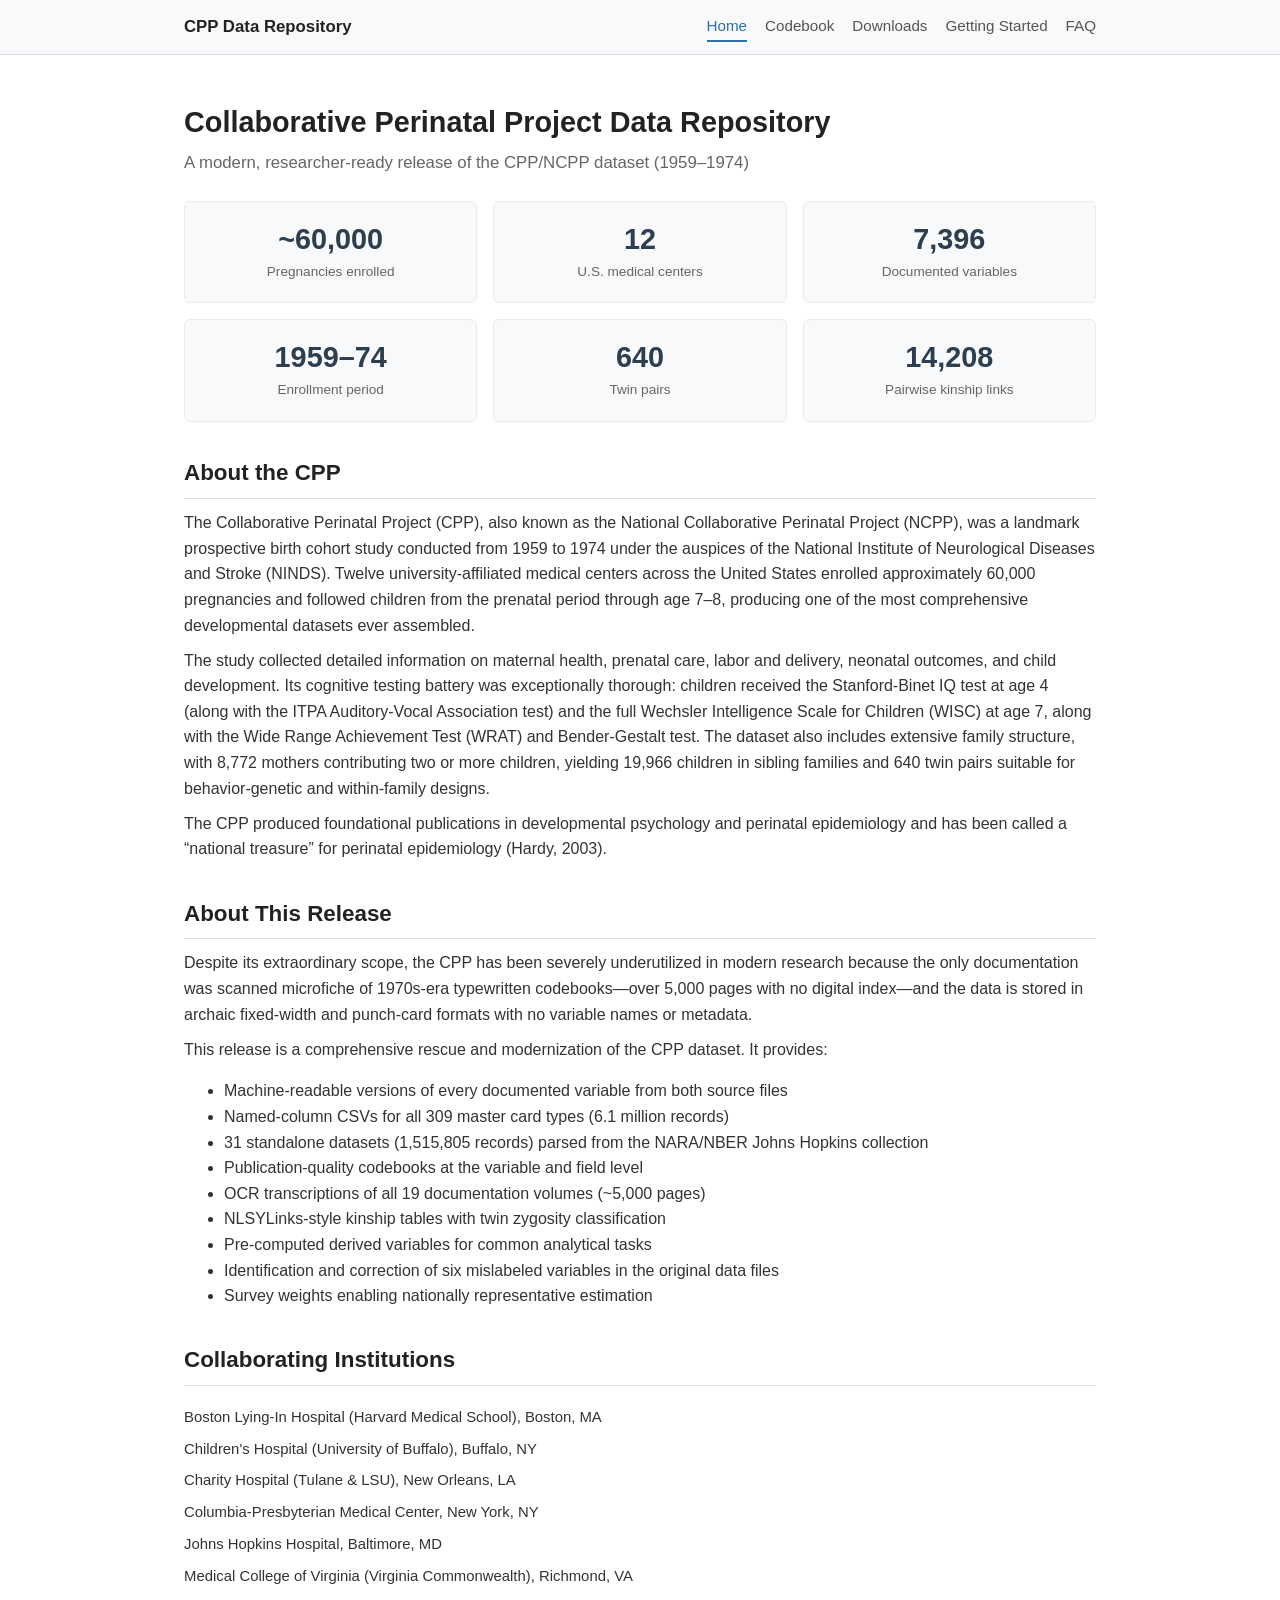
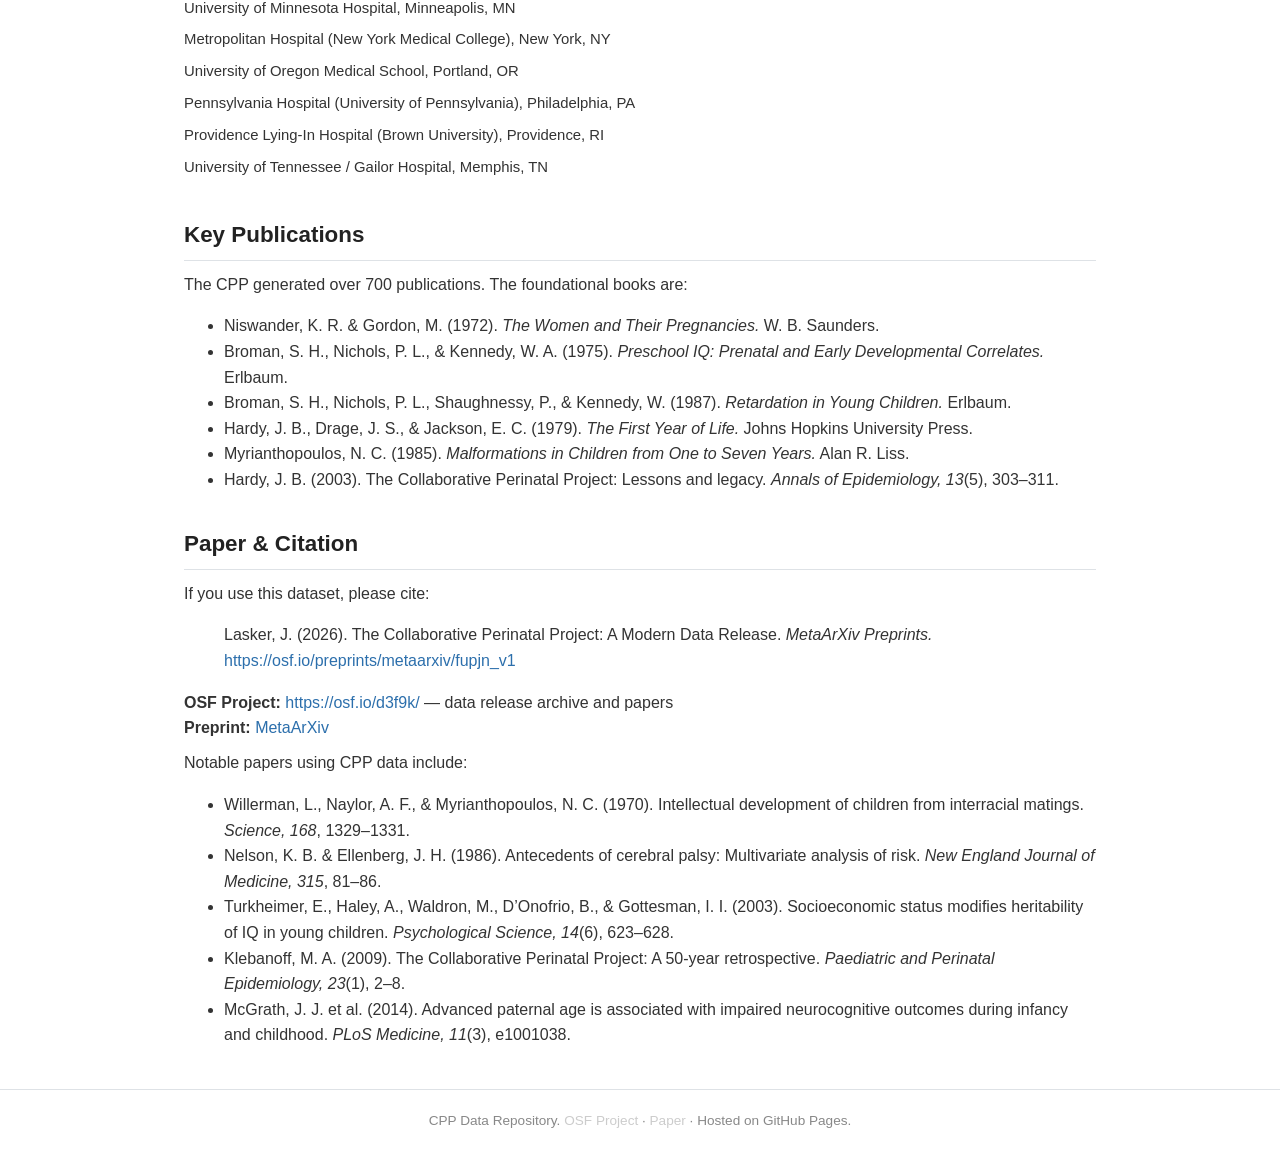
==== index.html @ 317e1c52 "Add OSF project and preprint links to all pages - Citation section with MetaArXiv preprint link on i" ====
<!DOCTYPE html>
<html lang="en">
<head>
  <meta charset="UTF-8">
  <meta name="viewport" content="width=device-width, initial-scale=1.0">
  <title>CPP Data Repository</title>
  <link rel="stylesheet" href="css/style.css">
</head>
<body>

<nav>
  <div class="container nav-inner">
    <a href="index.html" class="nav-brand">CPP Data Repository</a>
    <div class="nav-links">
      <a href="index.html" class="active">Home</a>
      <a href="codebook.html">Codebook</a>
      <a href="downloads.html">Downloads</a>
      <a href="getting-started.html">Getting Started</a>
      <a href="faq.html">FAQ</a>
    </div>
  </div>
</nav>

<div class="container">

  <div class="page-header">
    <h1>Collaborative Perinatal Project Data Repository</h1>
    <p class="subtitle">A modern, researcher-ready release of the CPP/NCPP dataset (1959&ndash;1974)</p>
  </div>

  <div class="stat-grid">
    <div class="stat-box">
      <div class="stat-number">~60,000</div>
      <div class="stat-label">Pregnancies enrolled</div>
    </div>
    <div class="stat-box">
      <div class="stat-number">12</div>
      <div class="stat-label">U.S. medical centers</div>
    </div>
    <div class="stat-box">
      <div class="stat-number">7,396</div>
      <div class="stat-label">Documented variables</div>
    </div>
    <div class="stat-box">
      <div class="stat-number">1959&ndash;74</div>
      <div class="stat-label">Enrollment period</div>
    </div>
    <div class="stat-box">
      <div class="stat-number">640</div>
      <div class="stat-label">Twin pairs</div>
    </div>
    <div class="stat-box">
      <div class="stat-number">14,208</div>
      <div class="stat-label">Pairwise kinship links</div>
    </div>
  </div>

  <h2>About the CPP</h2>

  <p>The Collaborative Perinatal Project (CPP), also known as the National Collaborative Perinatal Project (NCPP), was a landmark prospective birth cohort study conducted from 1959 to 1974 under the auspices of the National Institute of Neurological Diseases and Stroke (NINDS). Twelve university-affiliated medical centers across the United States enrolled approximately 60,000 pregnancies and followed children from the prenatal period through age 7&ndash;8, producing one of the most comprehensive developmental datasets ever assembled.</p>

  <p>The study collected detailed information on maternal health, prenatal care, labor and delivery, neonatal outcomes, and child development. Its cognitive testing battery was exceptionally thorough: children received the Stanford-Binet IQ test at age 4 (along with the ITPA Auditory-Vocal Association test) and the full Wechsler Intelligence Scale for Children (WISC) at age 7, along with the Wide Range Achievement Test (WRAT) and Bender-Gestalt test. The dataset also includes extensive family structure, with 8,772 mothers contributing two or more children, yielding 19,966 children in sibling families and 640 twin pairs suitable for behavior-genetic and within-family designs.</p>

  <p>The CPP produced foundational publications in developmental psychology and perinatal epidemiology and has been called a &ldquo;national treasure&rdquo; for perinatal epidemiology (Hardy, 2003).</p>

  <h2>About This Release</h2>

  <p>Despite its extraordinary scope, the CPP has been severely underutilized in modern research because the only documentation was scanned microfiche of 1970s-era typewritten codebooks&mdash;over 5,000 pages with no digital index&mdash;and the data is stored in archaic fixed-width and punch-card formats with no variable names or metadata.</p>

  <p>This release is a comprehensive rescue and modernization of the CPP dataset. It provides:</p>
  <ul>
    <li>Machine-readable versions of every documented variable from both source files</li>
    <li>Named-column CSVs for all 309 master card types (6.1 million records)</li>
    <li>31 standalone datasets (1,515,805 records) parsed from the NARA/NBER Johns Hopkins collection</li>
    <li>Publication-quality codebooks at the variable and field level</li>
    <li>OCR transcriptions of all 19 documentation volumes (~5,000 pages)</li>
    <li>NLSYLinks-style kinship tables with twin zygosity classification</li>
    <li>Pre-computed derived variables for common analytical tasks</li>
    <li>Identification and correction of six mislabeled variables in the original data files</li>
    <li>Survey weights enabling nationally representative estimation</li>
  </ul>

  <h2>Collaborating Institutions</h2>

  <ul class="institution-list">
    <li>Boston Lying-In Hospital (Harvard Medical School), Boston, MA</li>
    <li>Children's Hospital (University of Buffalo), Buffalo, NY</li>
    <li>Charity Hospital (Tulane &amp; LSU), New Orleans, LA</li>
    <li>Columbia-Presbyterian Medical Center, New York, NY</li>
    <li>Johns Hopkins Hospital, Baltimore, MD</li>
    <li>Medical College of Virginia (Virginia Commonwealth), Richmond, VA</li>
    <li>University of Minnesota Hospital, Minneapolis, MN</li>
    <li>Metropolitan Hospital (New York Medical College), New York, NY</li>
    <li>University of Oregon Medical School, Portland, OR</li>
    <li>Pennsylvania Hospital (University of Pennsylvania), Philadelphia, PA</li>
    <li>Providence Lying-In Hospital (Brown University), Providence, RI</li>
    <li>University of Tennessee / Gailor Hospital, Memphis, TN</li>
  </ul>

  <h2>Key Publications</h2>

  <p>The CPP generated over 700 publications. The foundational books are:</p>
  <ul>
    <li>Niswander, K. R. &amp; Gordon, M. (1972). <em>The Women and Their Pregnancies.</em> W. B. Saunders.</li>
    <li>Broman, S. H., Nichols, P. L., &amp; Kennedy, W. A. (1975). <em>Preschool IQ: Prenatal and Early Developmental Correlates.</em> Erlbaum.</li>
    <li>Broman, S. H., Nichols, P. L., Shaughnessy, P., &amp; Kennedy, W. (1987). <em>Retardation in Young Children.</em> Erlbaum.</li>
    <li>Hardy, J. B., Drage, J. S., &amp; Jackson, E. C. (1979). <em>The First Year of Life.</em> Johns Hopkins University Press.</li>
    <li>Myrianthopoulos, N. C. (1985). <em>Malformations in Children from One to Seven Years.</em> Alan R. Liss.</li>
    <li>Hardy, J. B. (2003). The Collaborative Perinatal Project: Lessons and legacy. <em>Annals of Epidemiology, 13</em>(5), 303&ndash;311.</li>
  </ul>

  <h2>Paper &amp; Citation</h2>

  <p>If you use this dataset, please cite:</p>
  <blockquote>
    Lasker, J. (2026). The Collaborative Perinatal Project: A Modern Data Release. <em>MetaArXiv Preprints.</em>
    <a href="https://osf.io/preprints/metaarxiv/fupjn_v1">https://osf.io/preprints/metaarxiv/fupjn_v1</a>
  </blockquote>

  <p>
    <strong>OSF Project:</strong> <a href="https://osf.io/d3f9k/">https://osf.io/d3f9k/</a> &mdash; data release archive and papers<br>
    <strong>Preprint:</strong> <a href="https://osf.io/preprints/metaarxiv/fupjn_v1">MetaArXiv</a>
  </p>

  <p>Notable papers using CPP data include:</p>
  <ul>
    <li>Willerman, L., Naylor, A. F., &amp; Myrianthopoulos, N. C. (1970). Intellectual development of children from interracial matings. <em>Science, 168</em>, 1329&ndash;1331.</li>
    <li>Nelson, K. B. &amp; Ellenberg, J. H. (1986). Antecedents of cerebral palsy: Multivariate analysis of risk. <em>New England Journal of Medicine, 315</em>, 81&ndash;86.</li>
    <li>Turkheimer, E., Haley, A., Waldron, M., D&rsquo;Onofrio, B., &amp; Gottesman, I. I. (2003). Socioeconomic status modifies heritability of IQ in young children. <em>Psychological Science, 14</em>(6), 623&ndash;628.</li>
    <li>Klebanoff, M. A. (2009). The Collaborative Perinatal Project: A 50-year retrospective. <em>Paediatric and Perinatal Epidemiology, 23</em>(1), 2&ndash;8.</li>
    <li>McGrath, J. J. et al. (2014). Advanced paternal age is associated with impaired neurocognitive outcomes during infancy and childhood. <em>PLoS Medicine, 11</em>(3), e1001038.</li>
  </ul>

</div>

<footer>
  <div class="container">
    CPP Data Repository. <a href="https://osf.io/d3f9k/" style="color:#ccc;">OSF Project</a> &middot; <a href="https://osf.io/preprints/metaarxiv/fupjn_v1" style="color:#ccc;">Paper</a> &middot; Hosted on GitHub Pages.
  </div>
</footer>

</body>
</html>
---- css/style.css ----
/* =============================================================
   CPP Data Repository — Stylesheet
   ============================================================= */

/* --- Reset & Base --- */
*, *::before, *::after { box-sizing: border-box; }
body {
  margin: 0;
  font-family: -apple-system, BlinkMacSystemFont, "Segoe UI", Roboto, "Helvetica Neue", Arial, sans-serif;
  font-size: 16px;
  line-height: 1.6;
  color: #333;
  background: #fff;
}
a { color: #2C6FAC; text-decoration: none; }
a:hover { color: #1a4f7a; text-decoration: underline; }
h1, h2, h3, h4 { color: #222; margin-top: 1.5em; margin-bottom: 0.5em; }
h1 { font-size: 1.8em; }
h2 { font-size: 1.4em; border-bottom: 1px solid #dee2e6; padding-bottom: 0.3em; }
h3 { font-size: 1.15em; }
p { margin: 0.6em 0; }
img { max-width: 100%; }

/* --- Layout --- */
.container {
  max-width: 960px;
  margin: 0 auto;
  padding: 0 24px;
}

/* --- Navigation --- */
nav {
  background: #f8f9fa;
  border-bottom: 1px solid #dee2e6;
  padding: 12px 0;
  position: sticky;
  top: 0;
  z-index: 100;
}
.nav-inner {
  display: flex;
  align-items: center;
  justify-content: space-between;
  flex-wrap: wrap;
  gap: 8px;
}
.nav-brand {
  font-weight: 700;
  font-size: 1.05em;
  color: #222;
  text-decoration: none;
}
.nav-brand:hover { color: #222; text-decoration: none; }
.nav-links { display: flex; gap: 18px; flex-wrap: wrap; }
.nav-links a {
  font-size: 0.95em;
  color: #555;
  padding: 2px 0;
  border-bottom: 2px solid transparent;
}
.nav-links a:hover { color: #2C6FAC; text-decoration: none; }
.nav-links a.active {
  color: #2C6FAC;
  border-bottom-color: #2C6FAC;
}

/* --- Page Header --- */
.page-header {
  margin: 2em 0 1.5em;
}
.page-header h1 { margin-bottom: 0.2em; }
.page-header .subtitle {
  color: #666;
  font-size: 1.05em;
  margin-top: 0;
}

/* --- Stat Boxes (Home) --- */
.stat-grid {
  display: grid;
  grid-template-columns: repeat(3, 1fr);
  gap: 16px;
  margin: 1.5em 0;
}
.stat-box {
  background: #f8f9fa;
  border-radius: 6px;
  padding: 20px 16px;
  text-align: center;
  border: 1px solid #e9ecef;
}
.stat-number {
  font-size: 1.8em;
  font-weight: 700;
  color: #2C3E50;
  line-height: 1.2;
}
.stat-label {
  font-size: 0.85em;
  color: #666;
  margin-top: 4px;
}

/* --- Institutions List --- */
.institution-list {
  list-style: none;
  padding: 0;
}
.institution-list li {
  padding: 4px 0;
  font-size: 0.93em;
  white-space: nowrap;
}
.institution-list .site-code {
  display: inline-block;
  width: 28px;
  font-weight: 600;
  color: #888;
  font-size: 0.85em;
}

/* --- Tables --- */
table.info-table {
  width: 100%;
  border-collapse: collapse;
  margin: 1em 0;
  font-size: 0.93em;
}
table.info-table th {
  background: #f8f9fa;
  text-align: left;
  padding: 8px 12px;
  border-bottom: 2px solid #dee2e6;
  font-weight: 600;
}
table.info-table td {
  padding: 8px 12px;
  border-bottom: 1px solid #e9ecef;
  vertical-align: top;
}
table.info-table tr:hover { background: #f8f9fa; }
table.info-table code {
  font-size: 0.9em;
  background: #e9ecef;
  padding: 1px 5px;
  border-radius: 3px;
}
tr.recommended td { background: #f0f8f0; }
tr.recommended td:first-child { border-left: 3px solid #4CAF50; }

/* --- Download Buttons --- */
.btn-download {
  display: inline-block;
  padding: 4px 12px;
  font-size: 0.82em;
  background: #2C6FAC;
  color: #fff;
  border-radius: 4px;
  text-decoration: none;
  white-space: nowrap;
}
.btn-download:hover { background: #1a4f7a; color: #fff; text-decoration: none; }

/* --- Code Blocks --- */
pre {
  background: #f6f8fa;
  border: 1px solid #e1e4e8;
  border-radius: 6px;
  padding: 14px 18px;
  overflow-x: auto;
  font-size: 0.88em;
  line-height: 1.5;
}
code {
  font-family: "SFMono-Regular", Consolas, "Liberation Mono", Menlo, monospace;
}
p code, li code {
  background: #f0f2f5;
  padding: 1px 5px;
  border-radius: 3px;
  font-size: 0.9em;
}
.code-label {
  display: inline-block;
  background: #2C3E50;
  color: #fff;
  font-size: 0.75em;
  font-weight: 600;
  padding: 2px 8px;
  border-radius: 4px 4px 0 0;
  margin-bottom: -1px;
  position: relative;
  top: 1px;
}

/* --- Type Badges (Codebook) --- */
.badge {
  display: inline-block;
  padding: 2px 8px;
  border-radius: 10px;
  font-size: 0.78em;
  font-weight: 600;
  text-transform: lowercase;
  white-space: nowrap;
}
.badge-continuous  { background: #e8f5e9; color: #2e7d32; }
.badge-categorical { background: #e3f2fd; color: #1565c0; }
.badge-binary      { background: #fff3e0; color: #e65100; }
.badge-ordinal     { background: #f3e5f5; color: #7b1fa2; }
.badge-string      { background: #eceff1; color: #455a64; }
.badge-blank       { background: #f5f5f5; color: #9e9e9e; }
.badge-id          { background: #efebe9; color: #5d4037; }

/* --- Codebook Filters --- */
.filter-bar {
  display: flex;
  gap: 12px;
  margin-bottom: 16px;
  flex-wrap: wrap;
  align-items: center;
}
.filter-bar label {
  font-size: 0.88em;
  font-weight: 600;
  color: #555;
}
.filter-bar select {
  padding: 6px 10px;
  border: 1px solid #ccc;
  border-radius: 4px;
  font-size: 0.9em;
  background: #fff;
}
.filter-bar .filter-group {
  display: flex;
  align-items: center;
  gap: 6px;
}

/* --- Codebook Child Row --- */
.child-row {
  padding: 12px 16px;
  background: #fafbfc;
  border-left: 3px solid #2C6FAC;
}
.child-row dt {
  font-weight: 600;
  color: #555;
  font-size: 0.85em;
  margin-top: 8px;
}
.child-row dt:first-child { margin-top: 0; }
.child-row dd {
  margin-left: 0;
  font-size: 0.9em;
  white-space: pre-wrap;
  word-break: break-word;
}

/* --- FAQ --- */
.faq-item { margin-bottom: 2em; }
.faq-item h3 {
  color: #2C3E50;
  margin-bottom: 0.3em;
}

/* --- Footer --- */
footer {
  margin-top: 3em;
  padding: 1.5em 0;
  border-top: 1px solid #dee2e6;
  text-align: center;
  font-size: 0.85em;
  color: #888;
}

/* --- DataTables Overrides --- */
.dataTables_wrapper .dataTables_length select {
  padding: 4px 8px;
}
.dataTables_wrapper .dataTables_filter input {
  padding: 5px 10px;
  border: 1px solid #ccc;
  border-radius: 4px;
}
table.dataTable {
  font-size: 0.9em;
}
table.dataTable thead th {
  background: #f8f9fa;
  border-bottom: 2px solid #dee2e6;
  font-weight: 600;
  font-size: 0.88em;
}
table.dataTable tbody td {
  padding: 6px 10px;
  vertical-align: top;
}
table.dataTable tbody tr:hover {
  background: #f0f4f8 !important;
  cursor: pointer;
}
td.font-mono {
  font-family: "SFMono-Regular", Consolas, "Liberation Mono", Menlo, monospace;
  font-size: 0.88em;
}
td.truncated {
  max-width: 300px;
  overflow: hidden;
  text-overflow: ellipsis;
  white-space: nowrap;
}

/* --- Section Divider --- */
.tier-section {
  margin-top: 2em;
}
.tier-section h3 {
  background: #f8f9fa;
  padding: 8px 12px;
  border-radius: 4px;
  border-left: 4px solid #2C6FAC;
}

/* --- Responsive --- */
@media (max-width: 768px) {
  .stat-grid { grid-template-columns: repeat(2, 1fr); }
  .institution-list { columns: 1; }
  .nav-inner { flex-direction: column; align-items: flex-start; }
  .nav-links { gap: 12px; }
  h1 { font-size: 1.4em; }
  .filter-bar { flex-direction: column; }
  td.truncated { max-width: 150px; }
}
@media (max-width: 480px) {
  .stat-grid { grid-template-columns: 1fr; }
  .container { padding: 0 16px; }
}
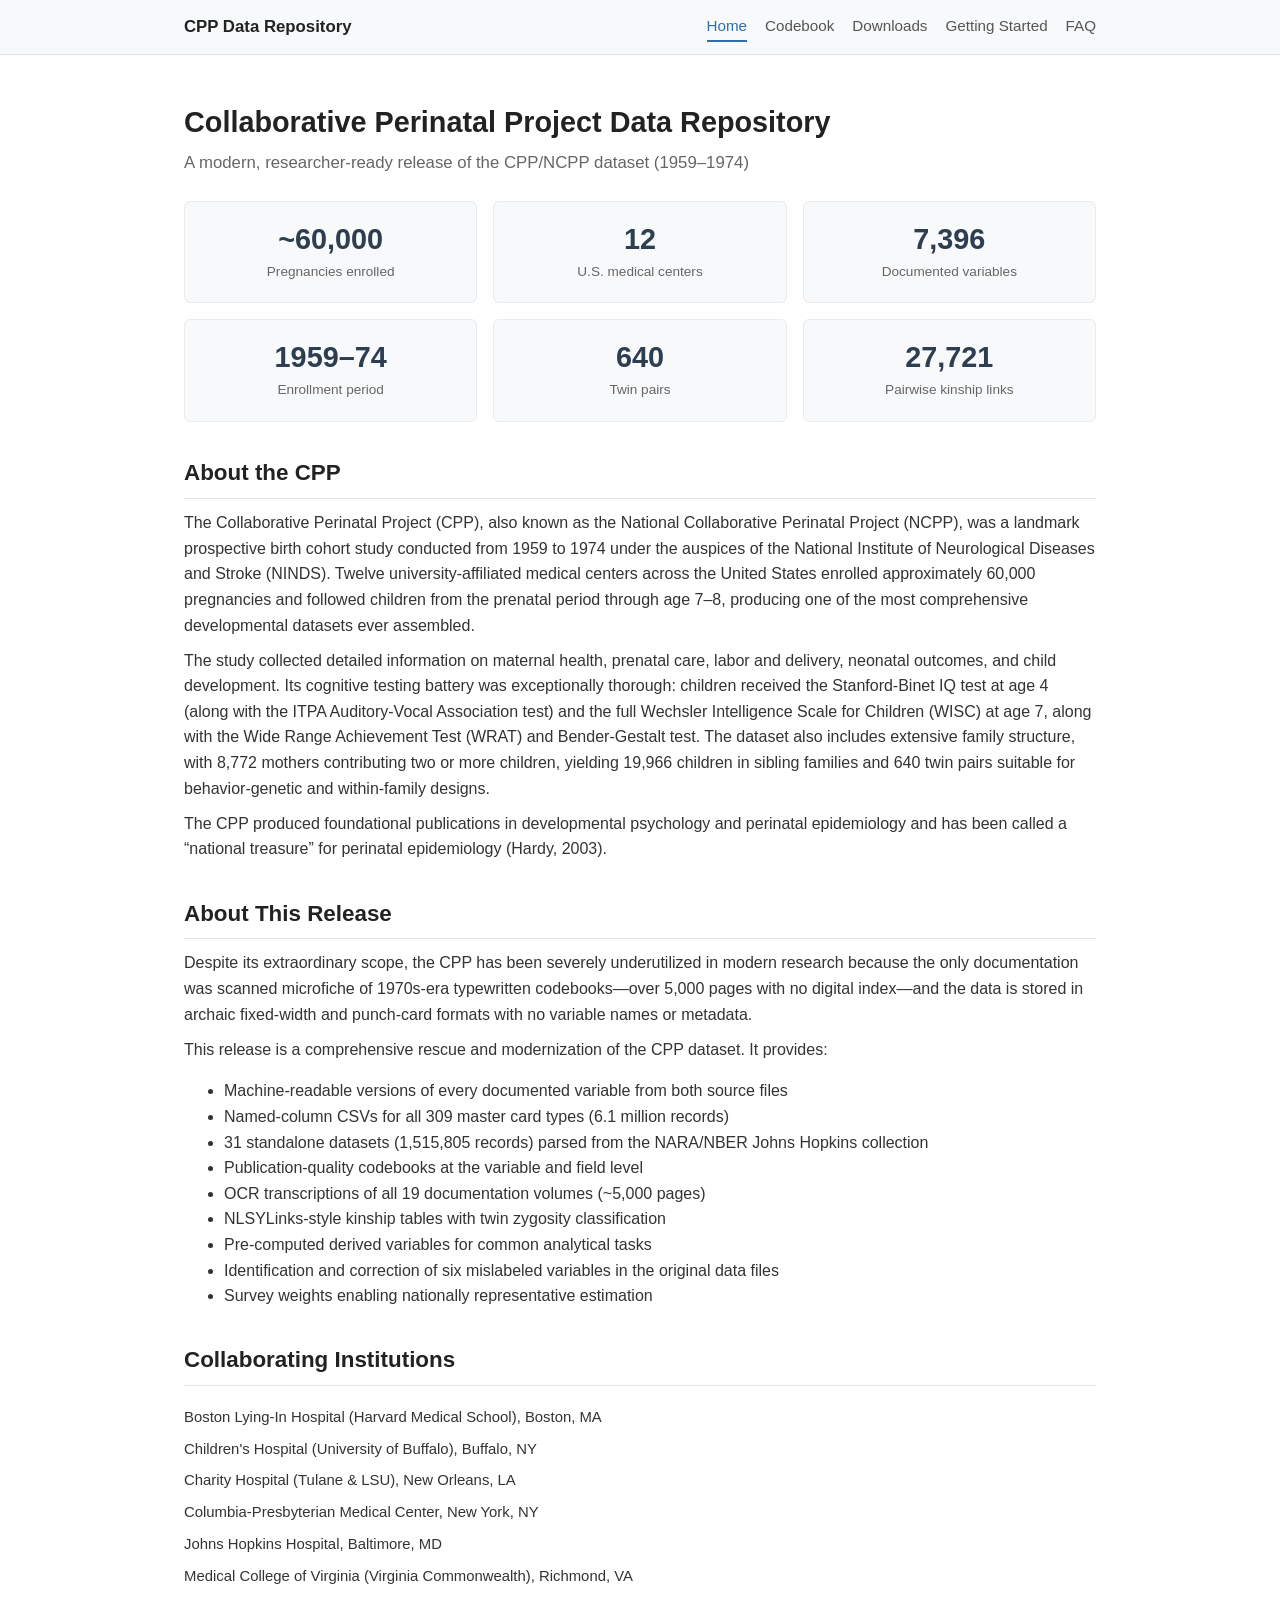
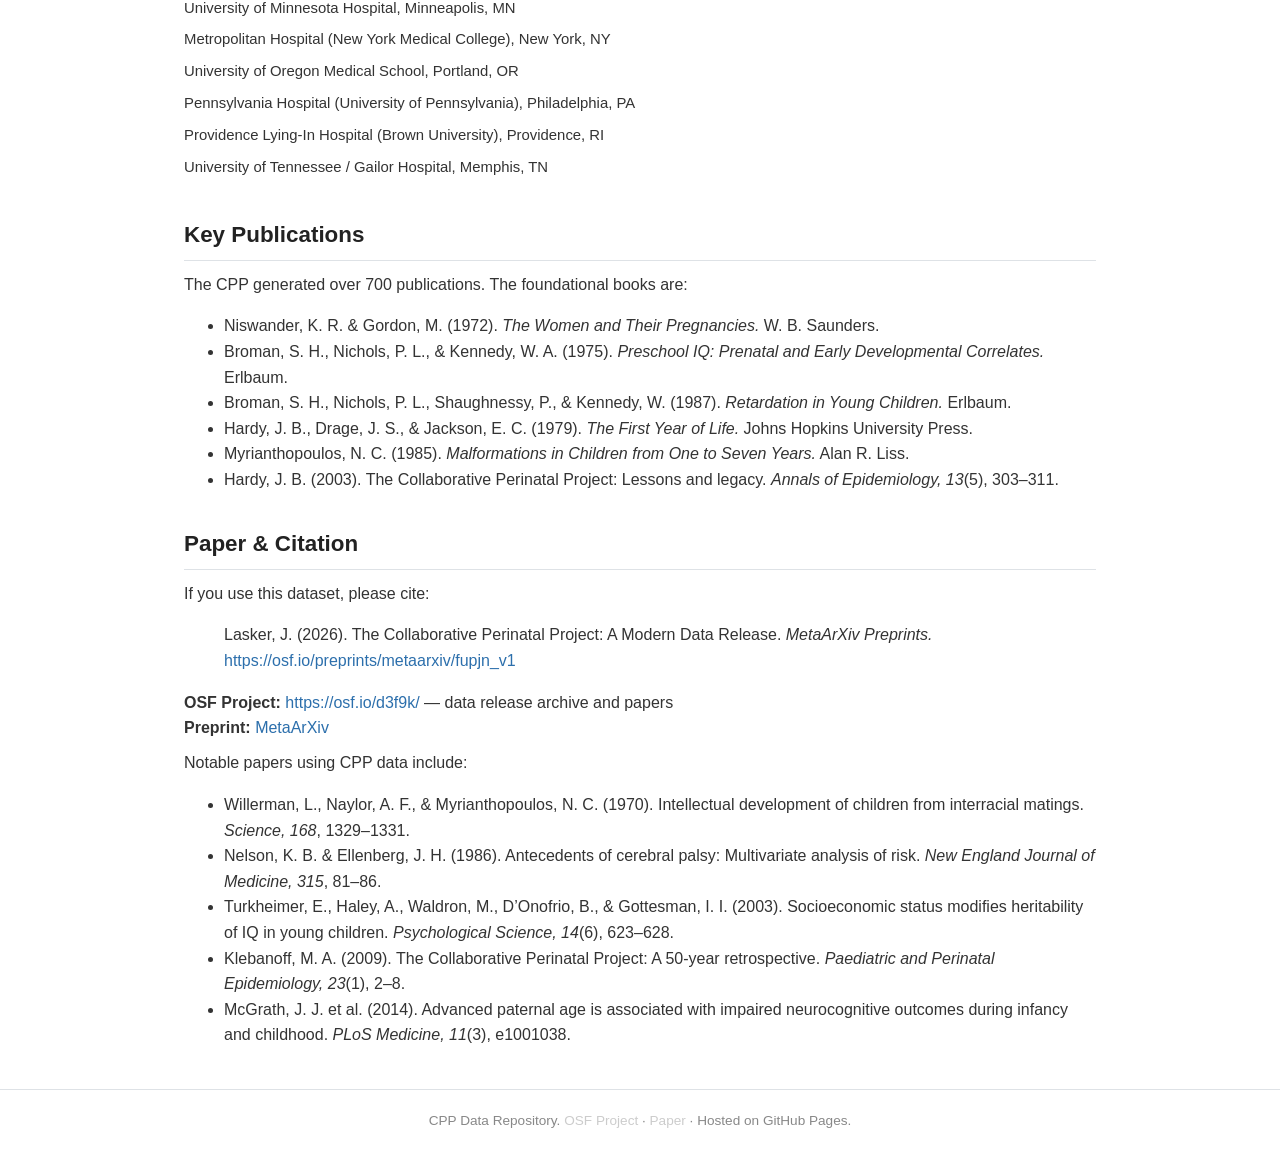
==== commit a0452827: "Update kinship link count to 27,721 on home page" ====
--- a/index.html
+++ b/index.html
@@ -50,7 +50,7 @@
       <div class="stat-label">Twin pairs</div>
     </div>
     <div class="stat-box">
-      <div class="stat-number">14,208</div>
+      <div class="stat-number">27,721</div>
       <div class="stat-label">Pairwise kinship links</div>
     </div>
   </div>
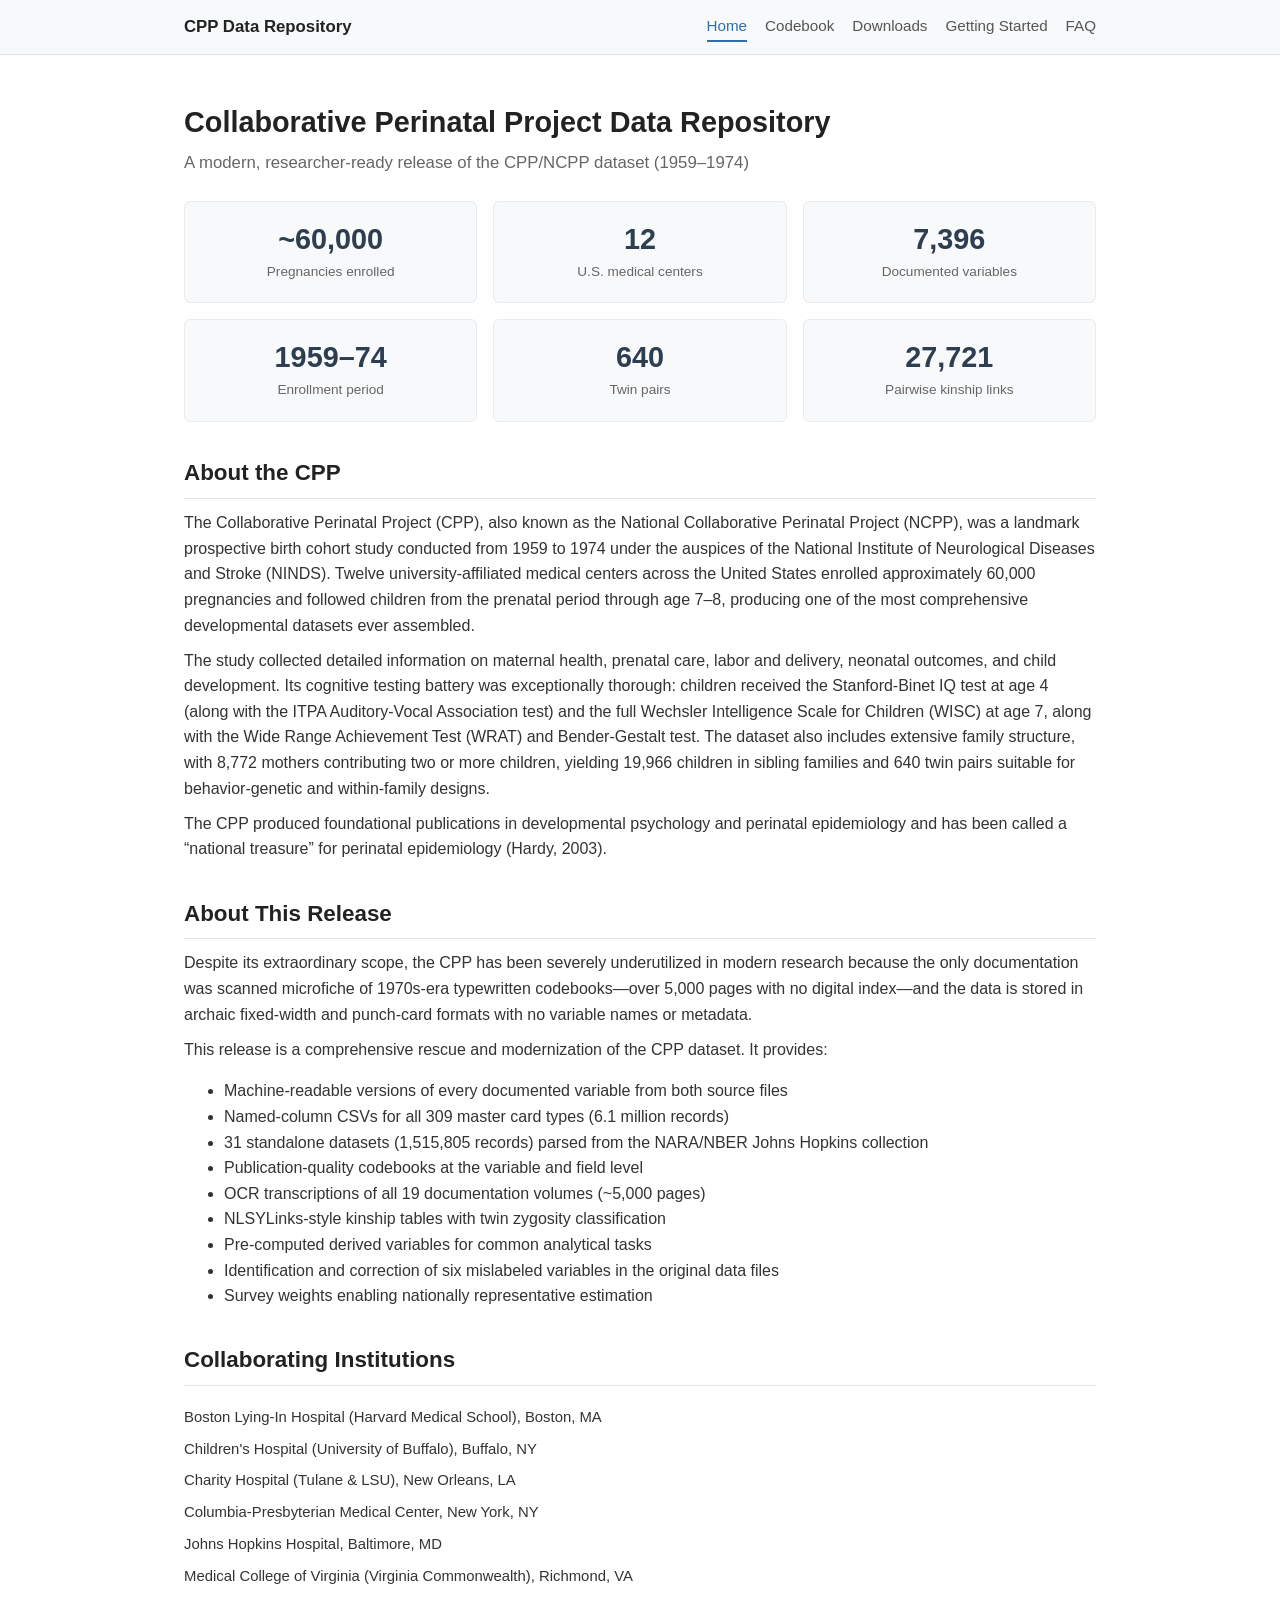
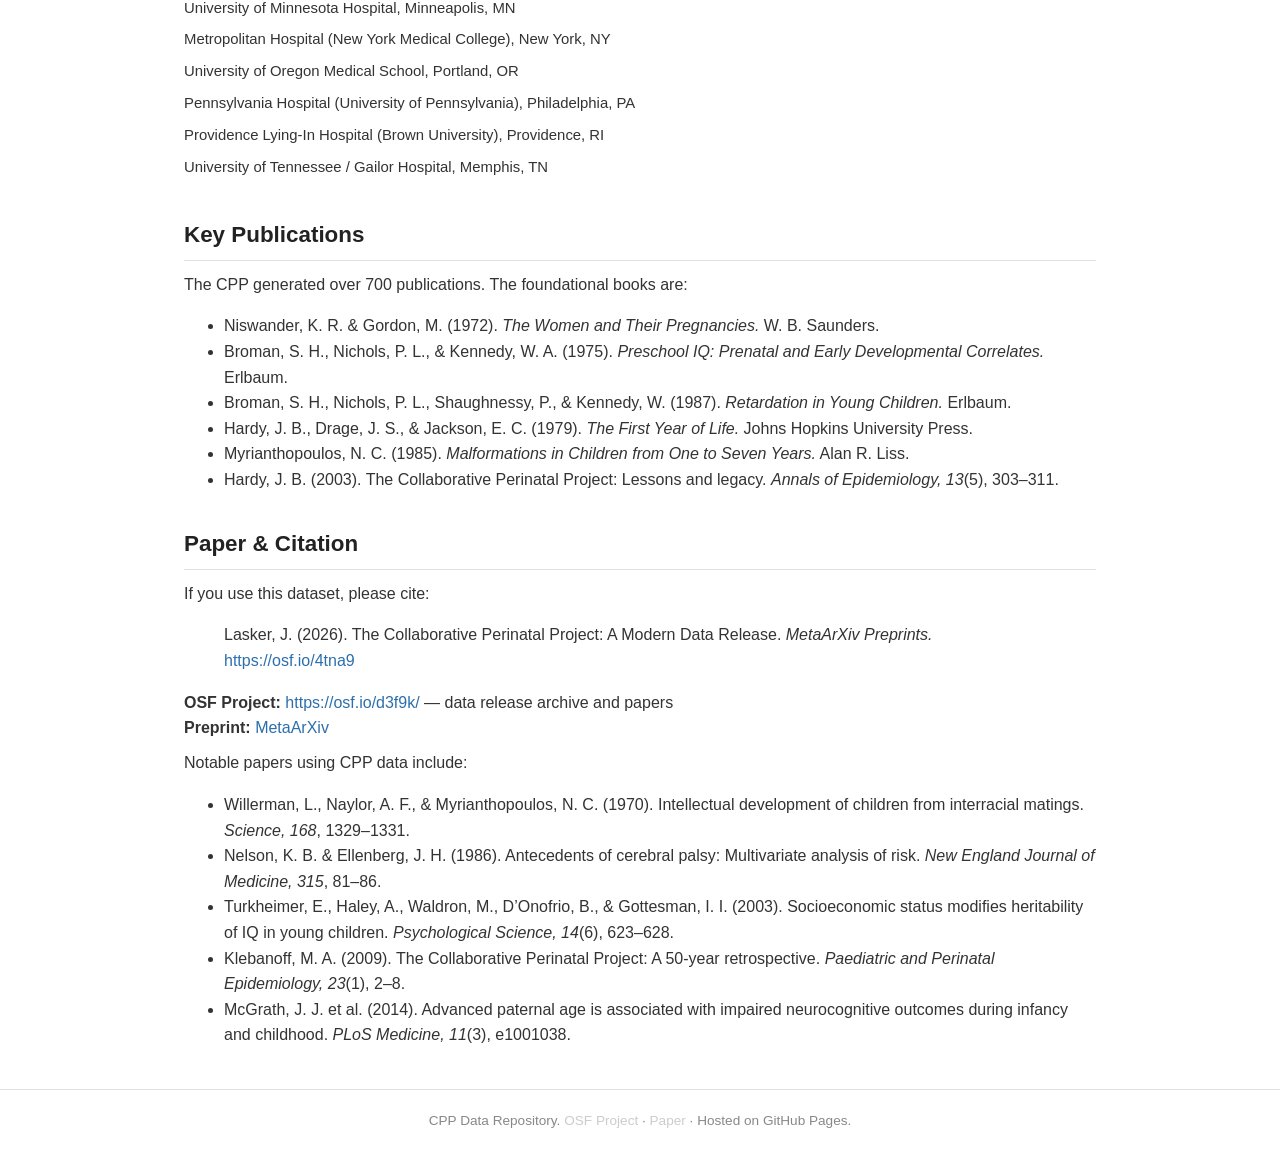
==== commit 61402f1e: "Update data paper citation URL to https://osf.io/4tna9" ====
--- a/index.html
+++ b/index.html
@@ -114,12 +114,12 @@
   <p>If you use this dataset, please cite:</p>
   <blockquote>
     Lasker, J. (2026). The Collaborative Perinatal Project: A Modern Data Release. <em>MetaArXiv Preprints.</em>
-    <a href="https://osf.io/preprints/metaarxiv/fupjn_v1">https://osf.io/preprints/metaarxiv/fupjn_v1</a>
+    <a href="https://osf.io/4tna9">https://osf.io/4tna9</a>
   </blockquote>
 
   <p>
     <strong>OSF Project:</strong> <a href="https://osf.io/d3f9k/">https://osf.io/d3f9k/</a> &mdash; data release archive and papers<br>
-    <strong>Preprint:</strong> <a href="https://osf.io/preprints/metaarxiv/fupjn_v1">MetaArXiv</a>
+    <strong>Preprint:</strong> <a href="https://osf.io/4tna9">MetaArXiv</a>
   </p>
 
   <p>Notable papers using CPP data include:</p>
@@ -135,7 +135,7 @@
 
 <footer>
   <div class="container">
-    CPP Data Repository. <a href="https://osf.io/d3f9k/" style="color:#ccc;">OSF Project</a> &middot; <a href="https://osf.io/preprints/metaarxiv/fupjn_v1" style="color:#ccc;">Paper</a> &middot; Hosted on GitHub Pages.
+    CPP Data Repository. <a href="https://osf.io/d3f9k/" style="color:#ccc;">OSF Project</a> &middot; <a href="https://osf.io/4tna9" style="color:#ccc;">Paper</a> &middot; Hosted on GitHub Pages.
   </div>
 </footer>
 
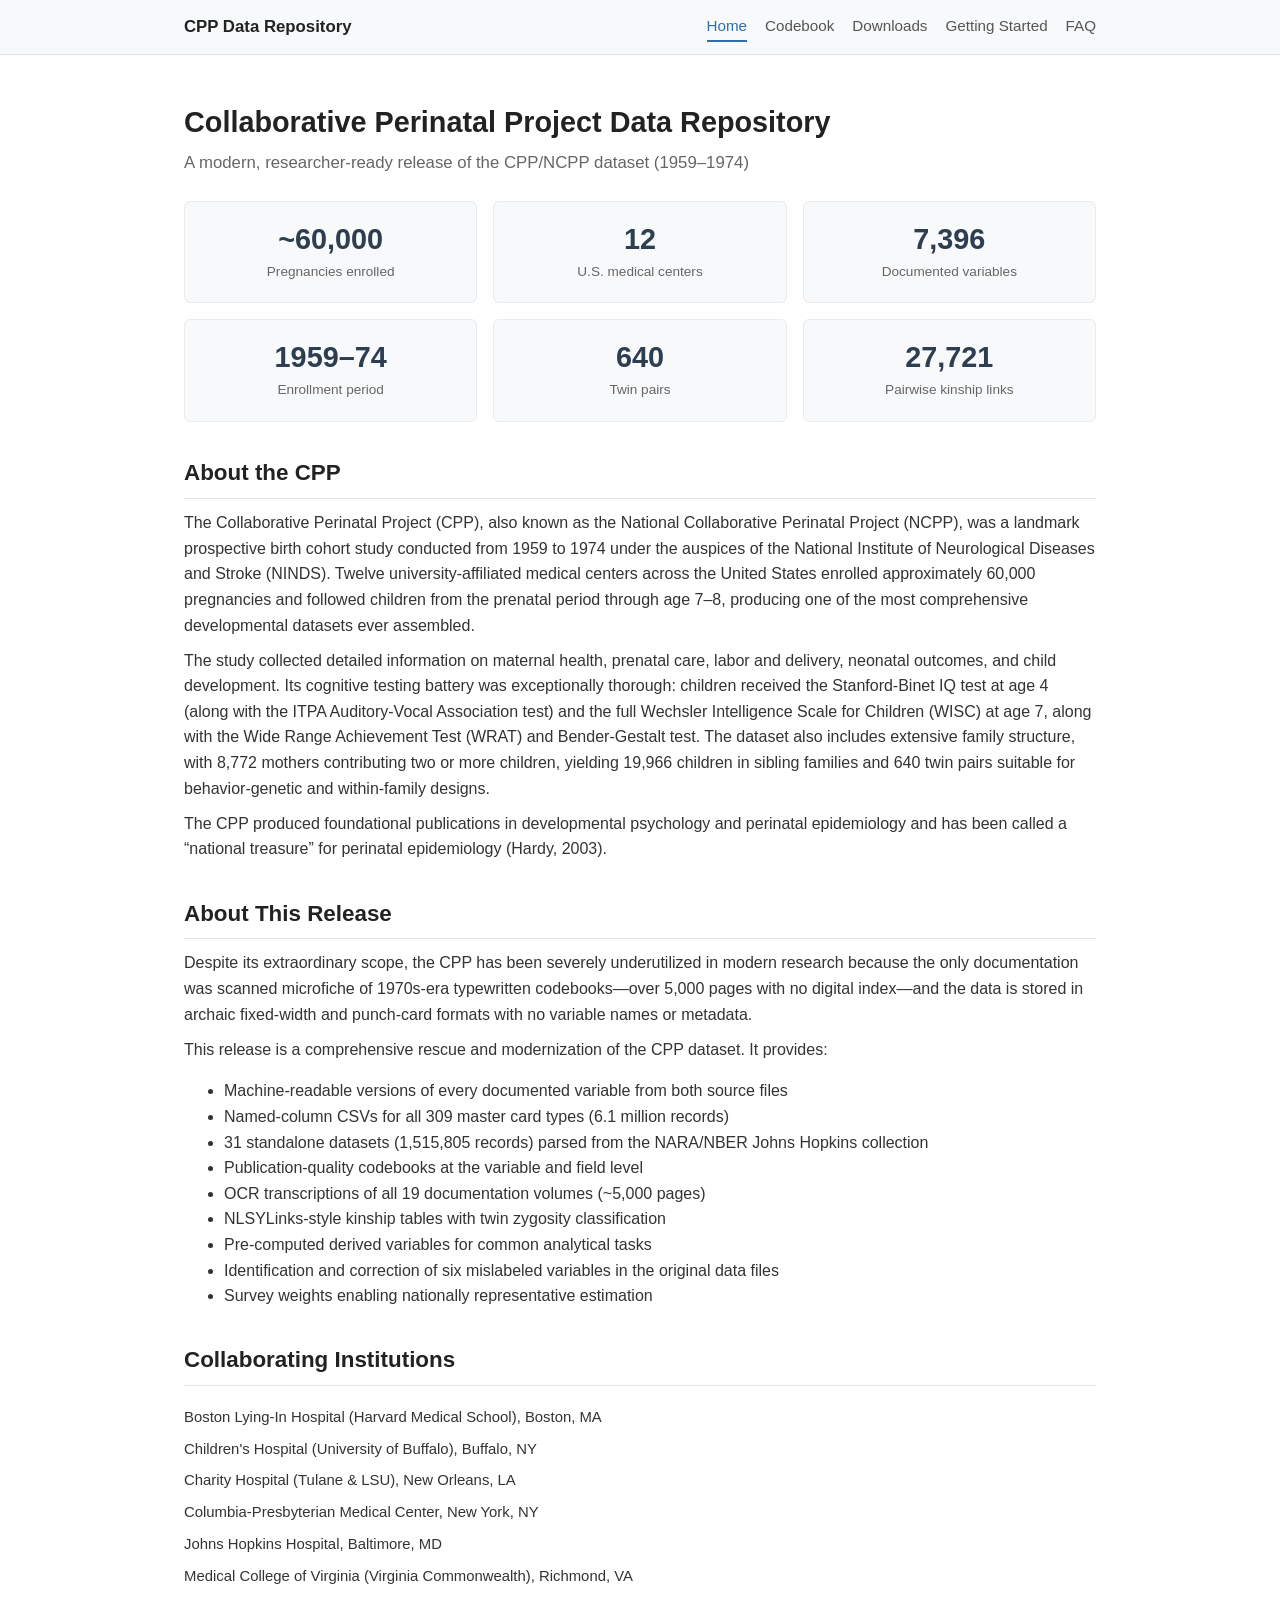
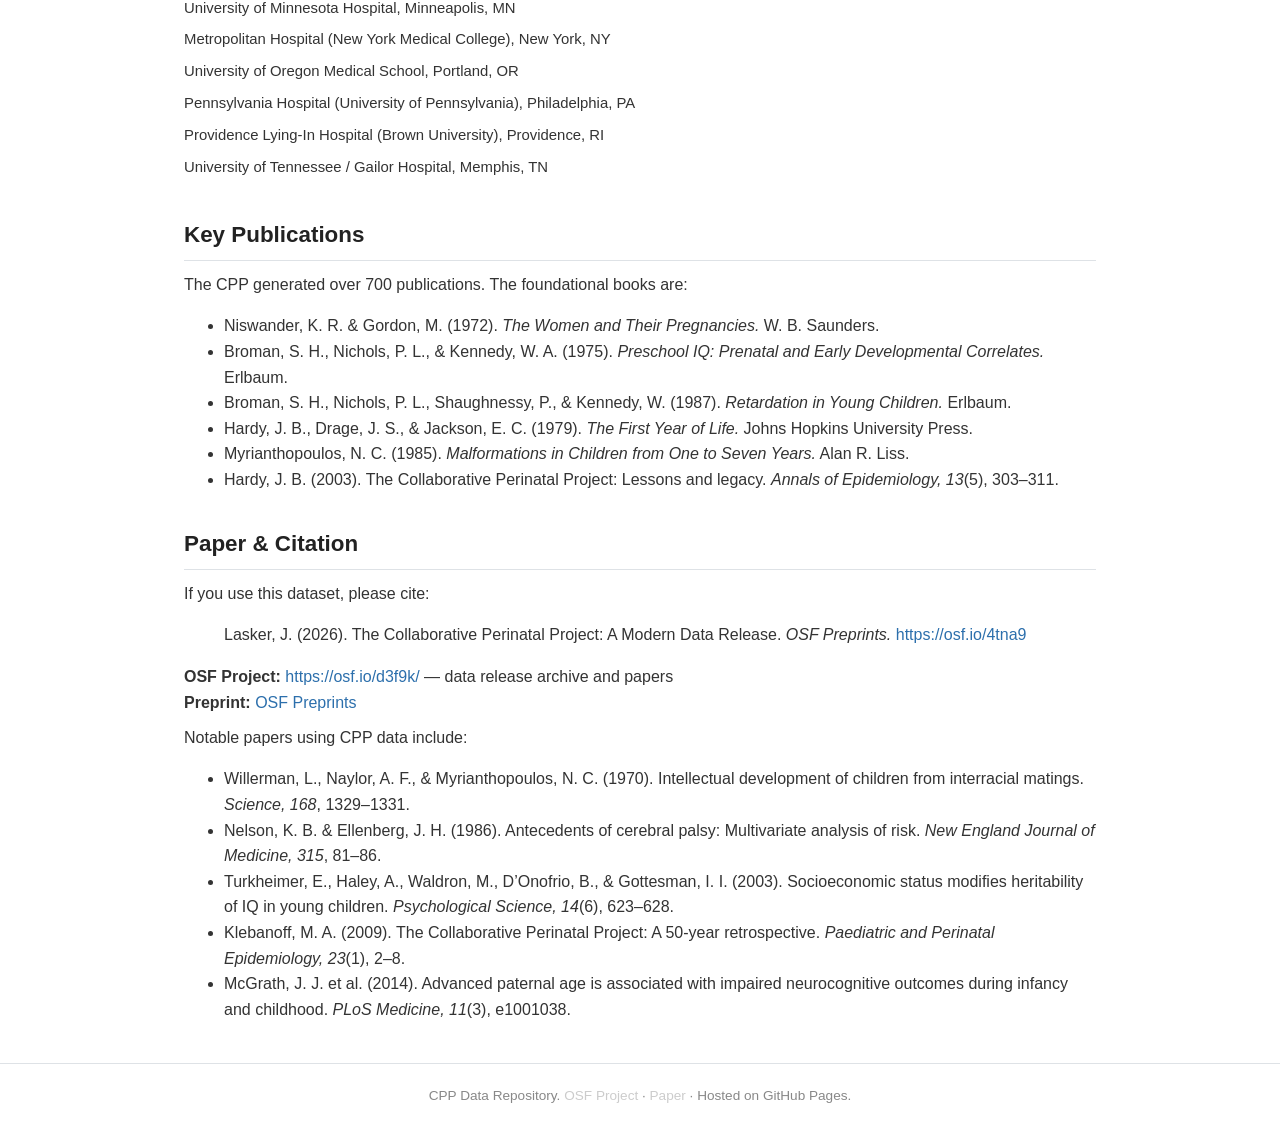
==== commit a31131ce: "Change MetaArXiv to OSF Preprints in citation and links" ====
--- a/index.html
+++ b/index.html
@@ -113,13 +113,13 @@
 
   <p>If you use this dataset, please cite:</p>
   <blockquote>
-    Lasker, J. (2026). The Collaborative Perinatal Project: A Modern Data Release. <em>MetaArXiv Preprints.</em>
+    Lasker, J. (2026). The Collaborative Perinatal Project: A Modern Data Release. <em>OSF Preprints.</em>
     <a href="https://osf.io/4tna9">https://osf.io/4tna9</a>
   </blockquote>
 
   <p>
     <strong>OSF Project:</strong> <a href="https://osf.io/d3f9k/">https://osf.io/d3f9k/</a> &mdash; data release archive and papers<br>
-    <strong>Preprint:</strong> <a href="https://osf.io/4tna9">MetaArXiv</a>
+    <strong>Preprint:</strong> <a href="https://osf.io/4tna9">OSF Preprints</a>
   </p>
 
   <p>Notable papers using CPP data include:</p>
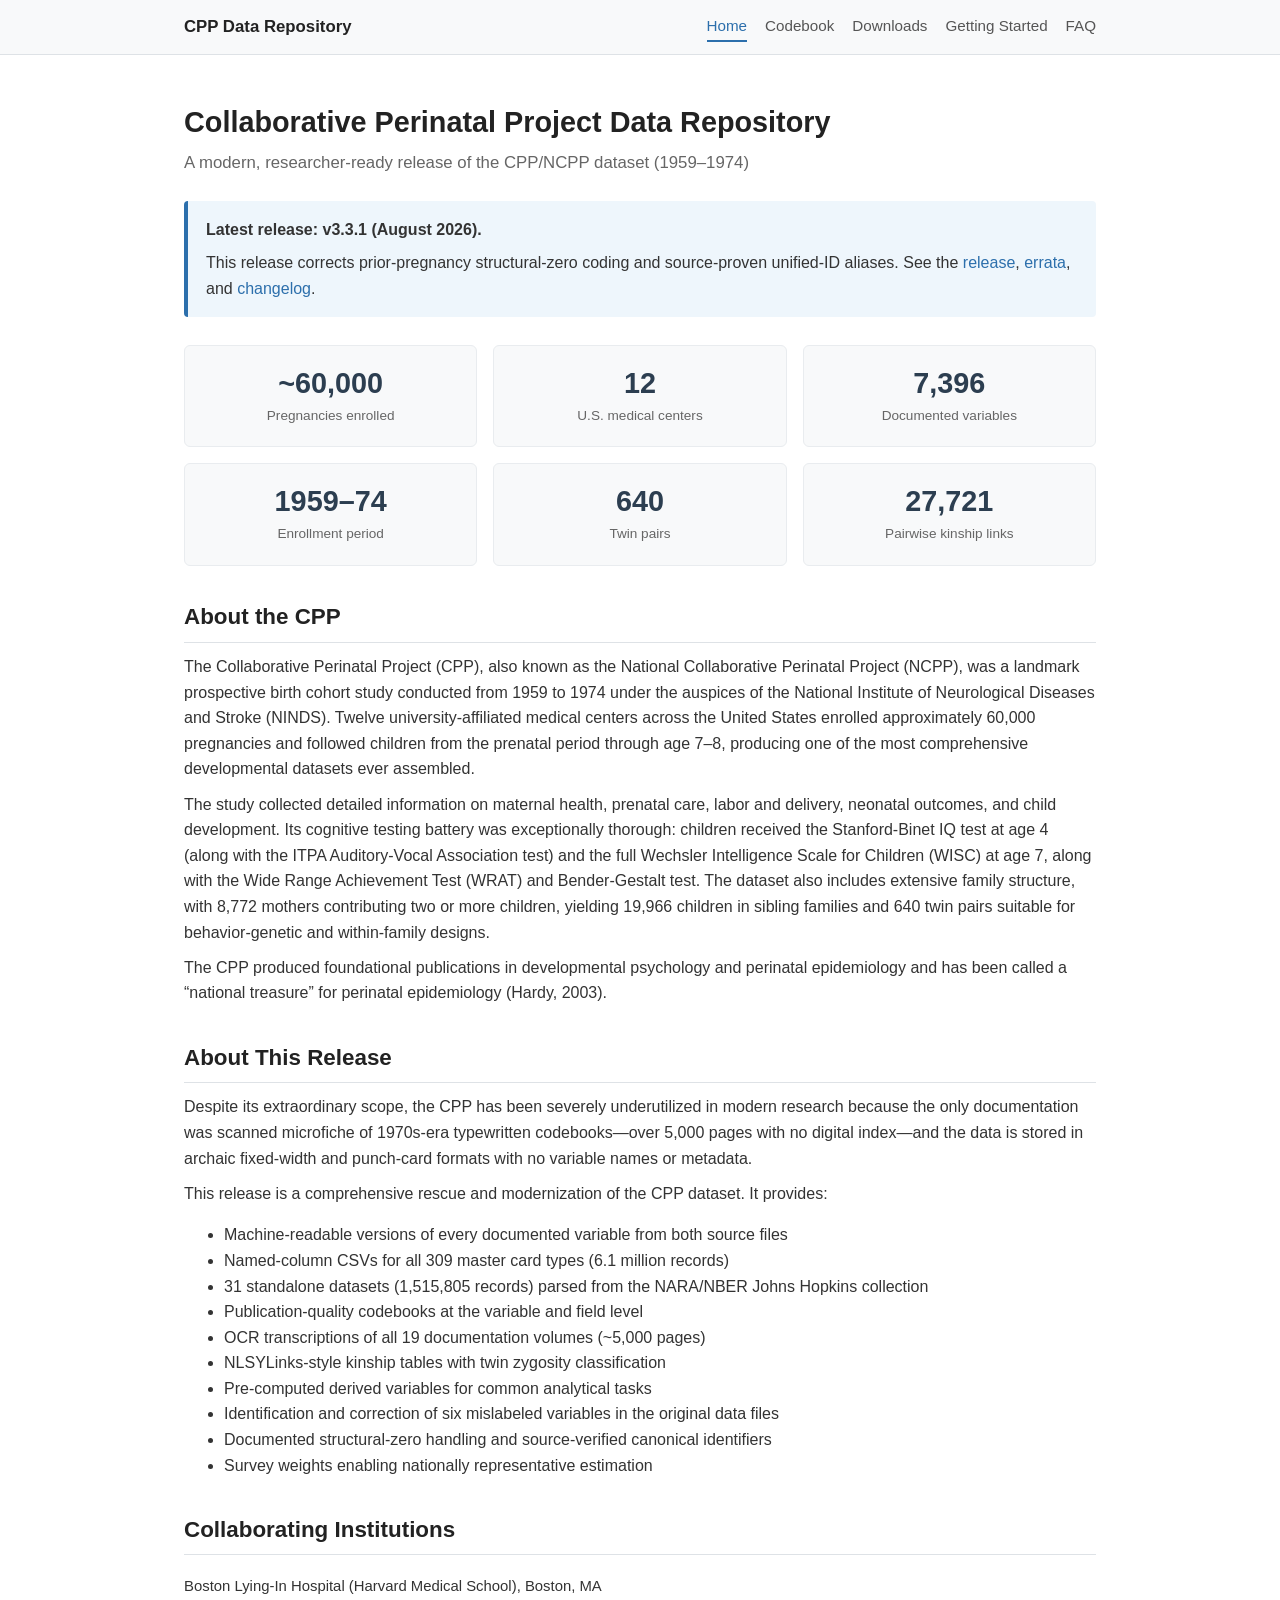
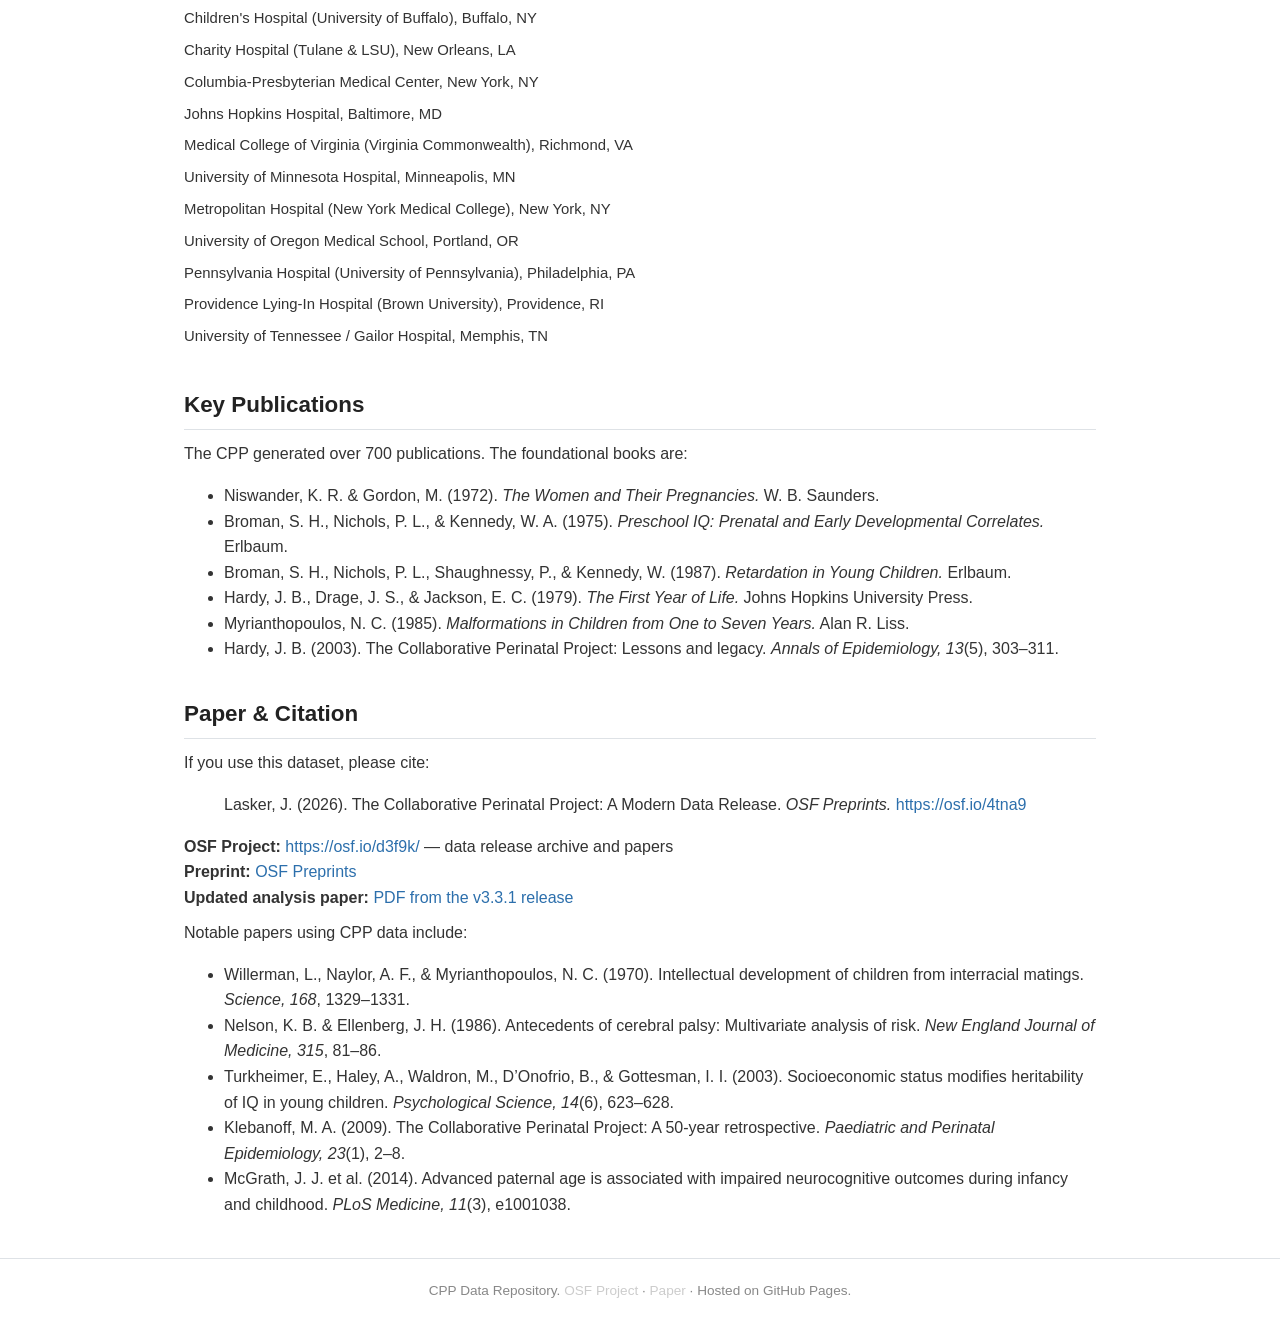
==== commit 24595b54: "Release v3.3.1 corrected prior-history fields and IDs" ====
--- a/index.html
+++ b/index.html
@@ -26,6 +26,15 @@
   <div class="page-header">
     <h1>Collaborative Perinatal Project Data Repository</h1>
     <p class="subtitle">A modern, researcher-ready release of the CPP/NCPP dataset (1959&ndash;1974)</p>
+  </div>
+
+  <div class="release-notice">
+    <strong>Latest release: v3.3.1 (August 2026).</strong>
+    <p>This release corrects prior-pregnancy structural-zero coding and source-proven unified-ID aliases. See the
+      <a href="https://github.com/ljlasker/CollaborativePerinatalProject/releases/tag/v3.3.1">release</a>,
+      <a href="https://github.com/ljlasker/CollaborativePerinatalProject/blob/main/ERRATA.md">errata</a>, and
+      <a href="https://github.com/ljlasker/CollaborativePerinatalProject/blob/main/CHANGELOG.md">changelog</a>.
+    </p>
   </div>
 
   <div class="stat-grid">
@@ -77,6 +86,7 @@
     <li>NLSYLinks-style kinship tables with twin zygosity classification</li>
     <li>Pre-computed derived variables for common analytical tasks</li>
     <li>Identification and correction of six mislabeled variables in the original data files</li>
+    <li>Documented structural-zero handling and source-verified canonical identifiers</li>
     <li>Survey weights enabling nationally representative estimation</li>
   </ul>
 
@@ -119,7 +129,8 @@
 
   <p>
     <strong>OSF Project:</strong> <a href="https://osf.io/d3f9k/">https://osf.io/d3f9k/</a> &mdash; data release archive and papers<br>
-    <strong>Preprint:</strong> <a href="https://osf.io/4tna9">OSF Preprints</a>
+    <strong>Preprint:</strong> <a href="https://osf.io/4tna9">OSF Preprints</a><br>
+    <strong>Updated analysis paper:</strong> <a href="https://github.com/ljlasker/CollaborativePerinatalProject/releases/download/v3.3.1/cpp_analysis_paper.pdf">PDF from the v3.3.1 release</a>
   </p>
 
   <p>Notable papers using CPP data include:</p>
--- a/css/style.css
+++ b/css/style.css
@@ -75,6 +75,16 @@
   margin-top: 0;
 }
 
+.release-notice {
+  margin: 20px 0 28px;
+  padding: 16px 18px;
+  border-left: 4px solid #2C6FAC;
+  background: #eef6fc;
+  border-radius: 4px;
+}
+
+.release-notice p { margin: 0.45em 0 0; }
+
 /* --- Stat Boxes (Home) --- */
 .stat-grid {
   display: grid;
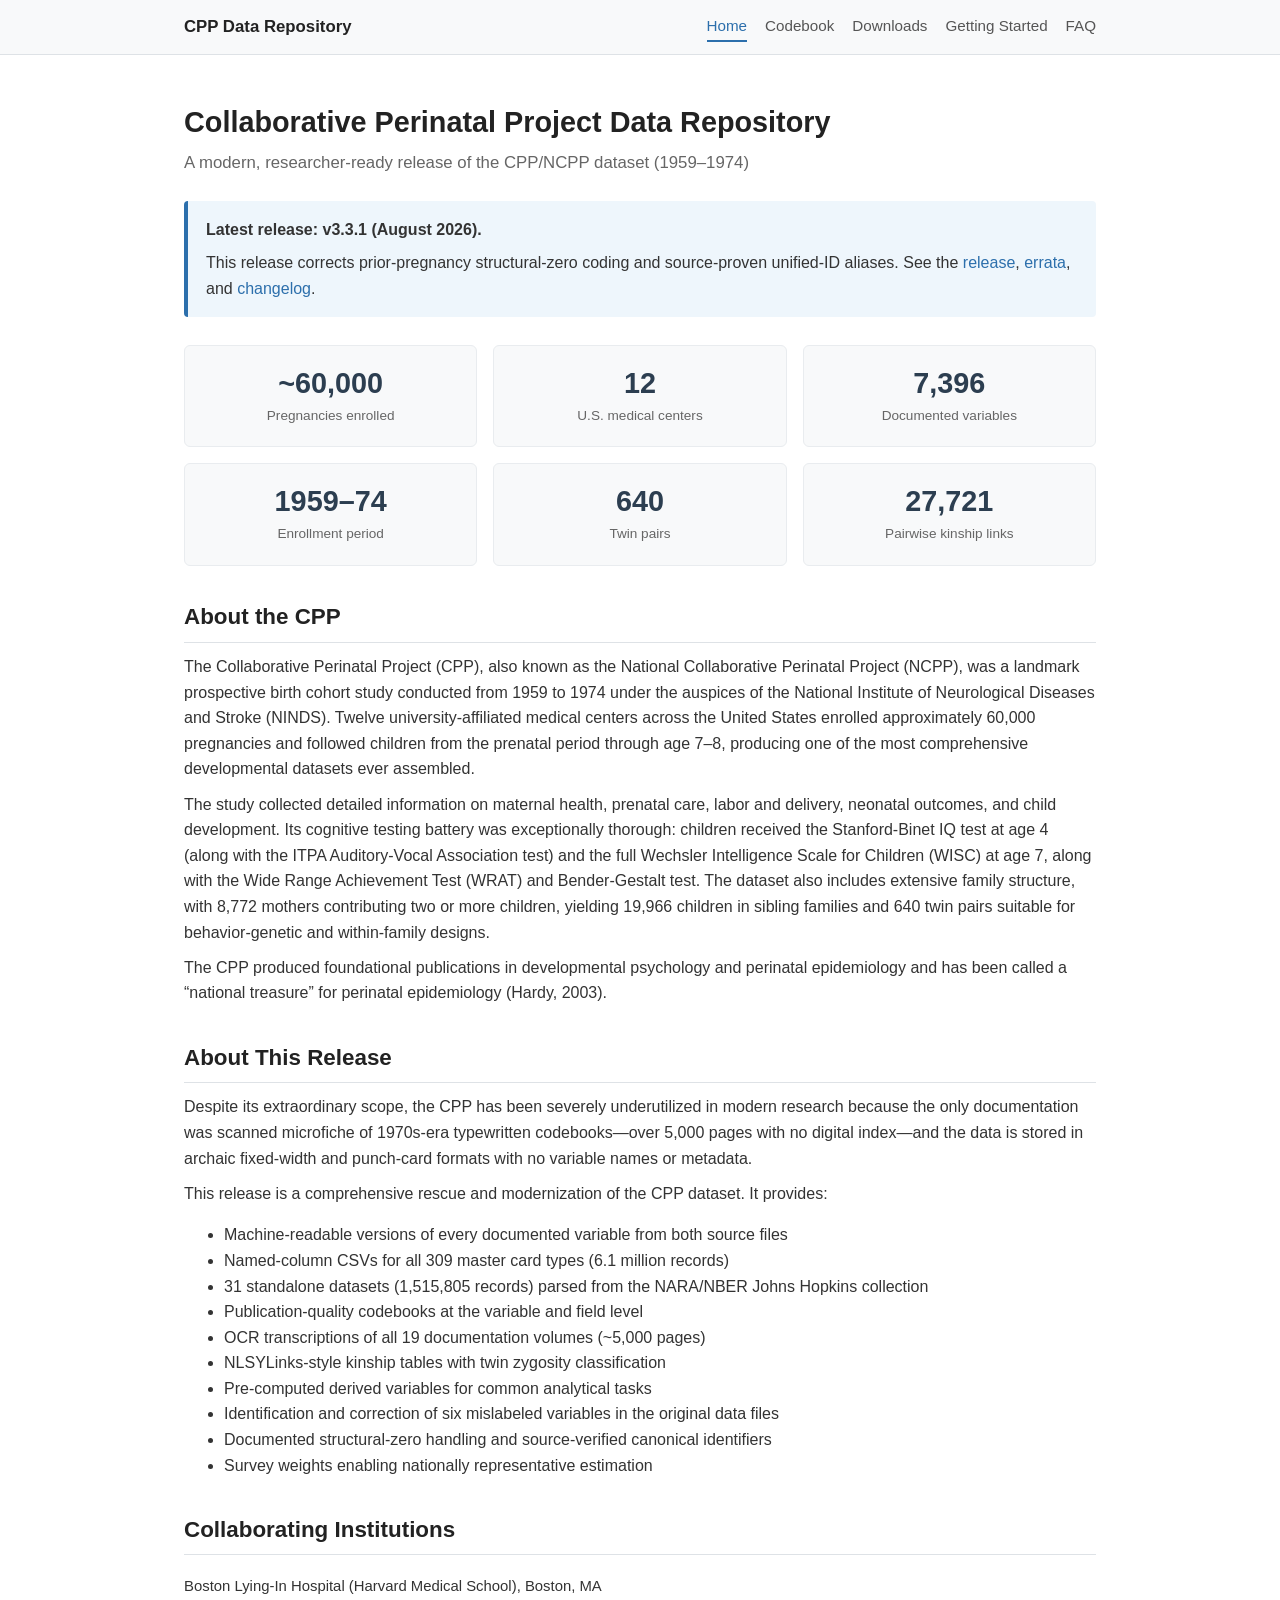
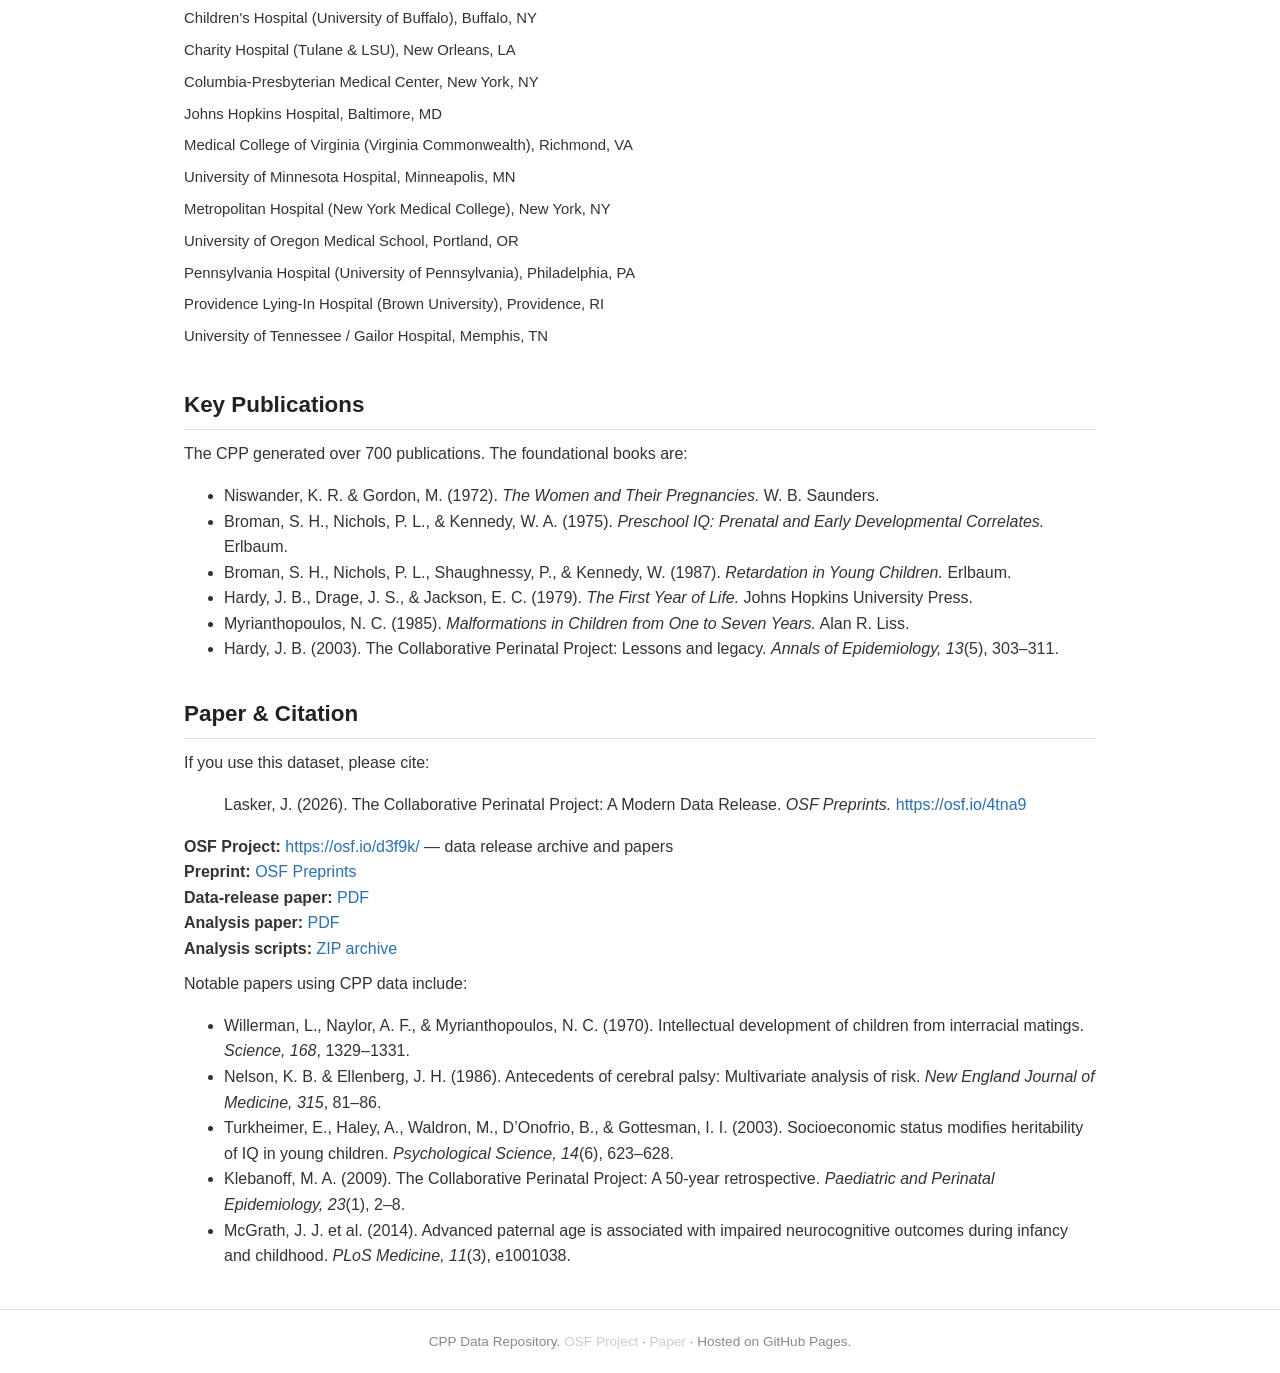
==== commit 487eb9c3: "Publish final paper and analysis artifacts" ====
--- a/index.html
+++ b/index.html
@@ -130,7 +130,9 @@
   <p>
     <strong>OSF Project:</strong> <a href="https://osf.io/d3f9k/">https://osf.io/d3f9k/</a> &mdash; data release archive and papers<br>
     <strong>Preprint:</strong> <a href="https://osf.io/4tna9">OSF Preprints</a><br>
-    <strong>Updated analysis paper:</strong> <a href="https://github.com/ljlasker/CollaborativePerinatalProject/releases/download/v3.3.1/cpp_analysis_paper.pdf">PDF from the v3.3.1 release</a>
+    <strong>Data-release paper:</strong> <a href="https://github.com/ljlasker/CollaborativePerinatalProject/releases/download/v3.3.1/cpp_data_paper.pdf">PDF</a><br>
+    <strong>Analysis paper:</strong> <a href="https://github.com/ljlasker/CollaborativePerinatalProject/releases/download/v3.3.1/cpp_analysis_paper.pdf">PDF</a><br>
+    <strong>Analysis scripts:</strong> <a href="https://github.com/ljlasker/CollaborativePerinatalProject/releases/download/v3.3.1/cpp_analysis_scripts.zip">ZIP archive</a>
   </p>
 
   <p>Notable papers using CPP data include:</p>
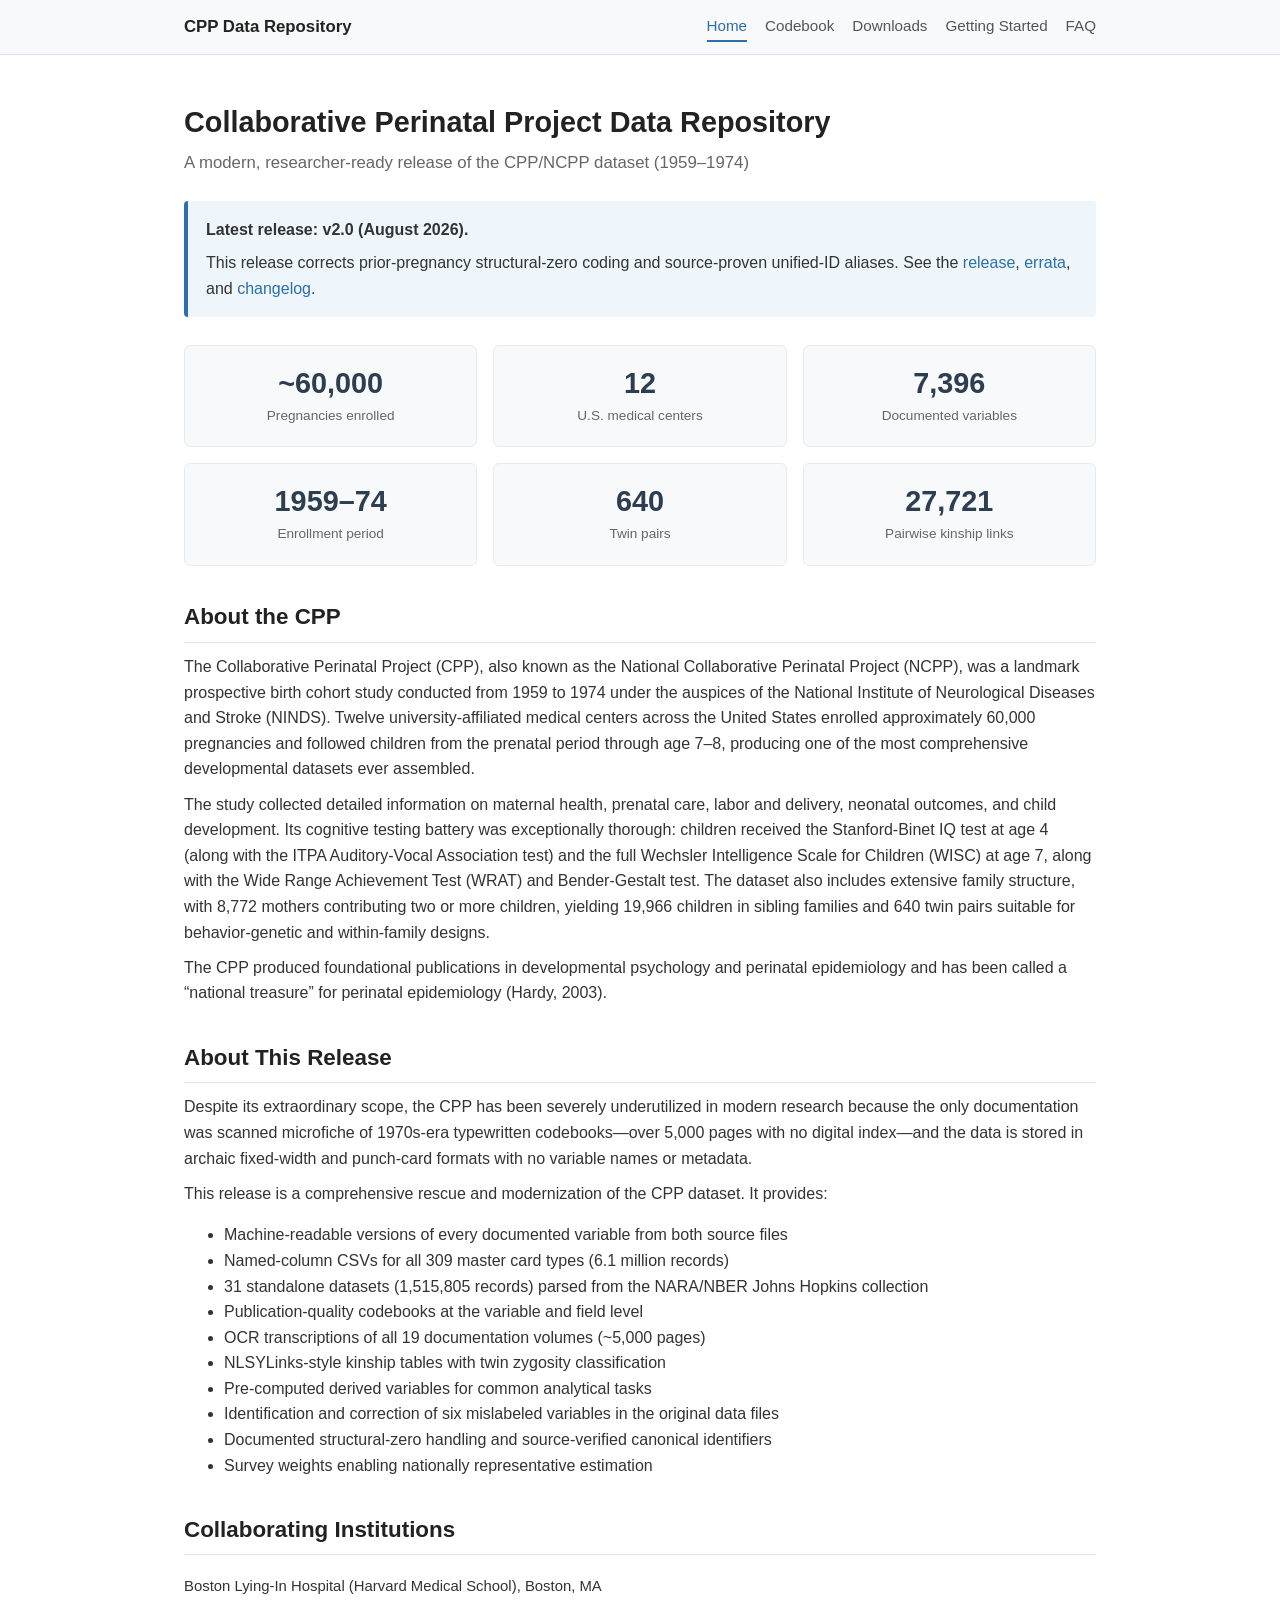
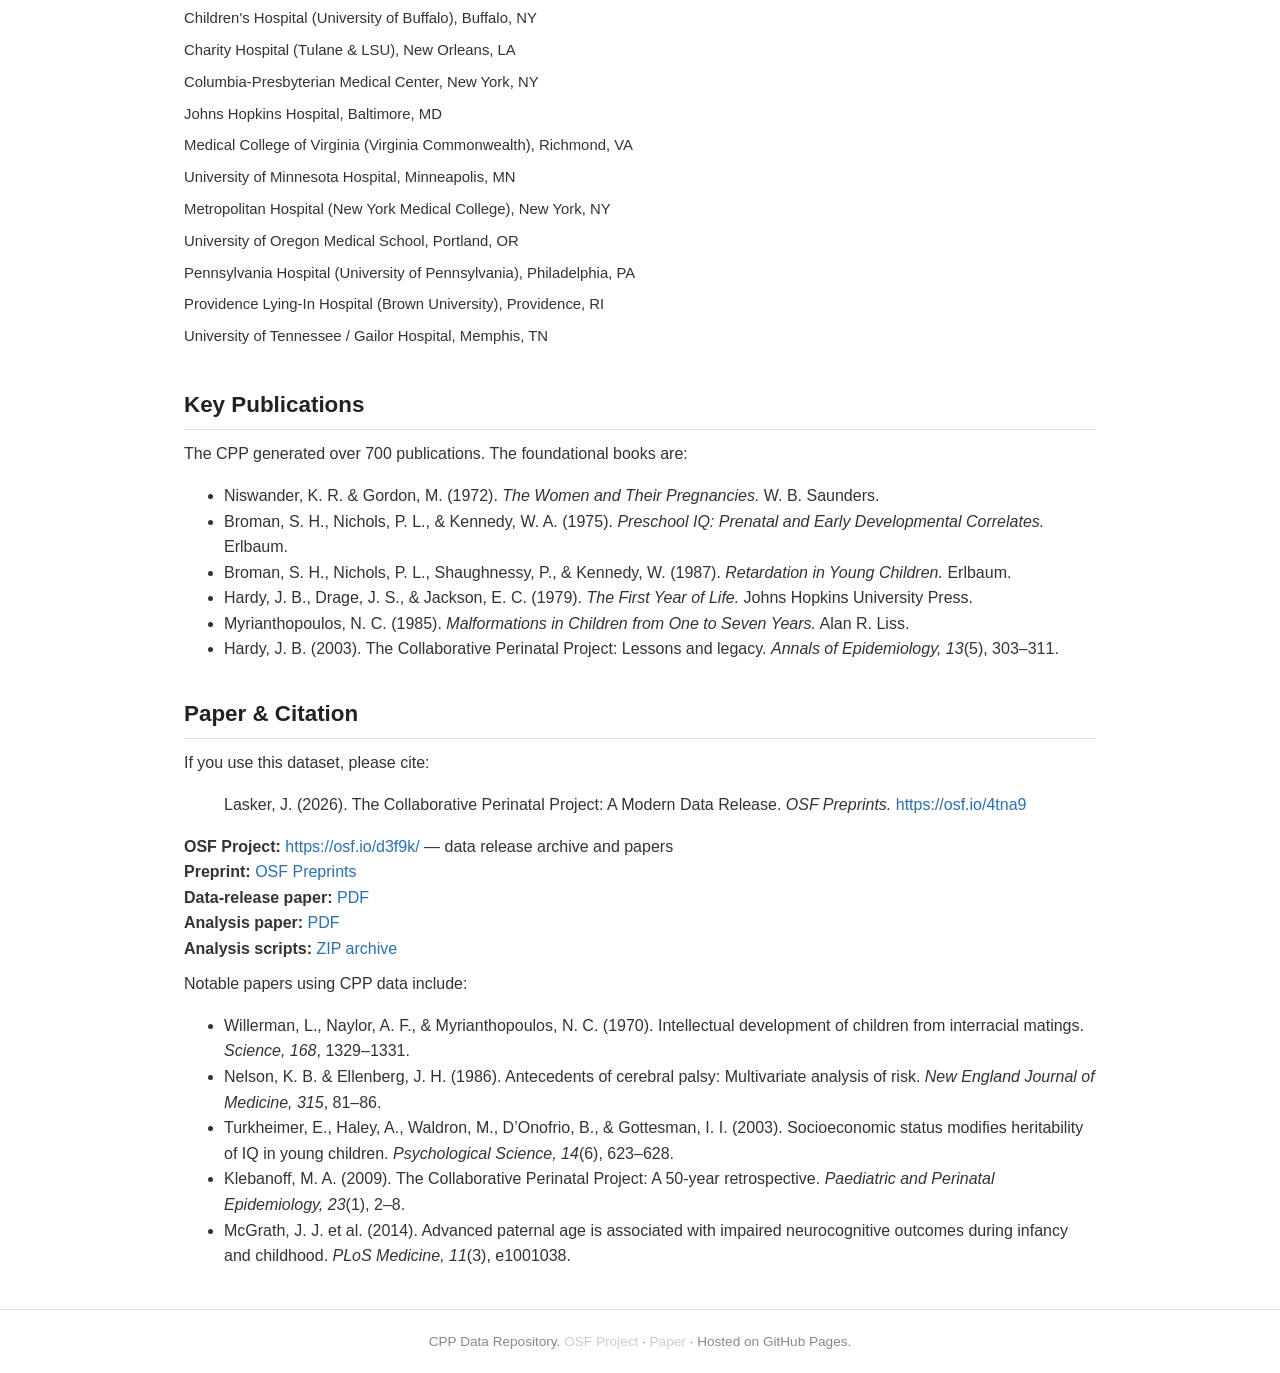
==== commit 5d88601a: "Normalize public release numbering to v2.0" ====
--- a/index.html
+++ b/index.html
@@ -29,9 +29,9 @@
   </div>
 
   <div class="release-notice">
-    <strong>Latest release: v3.3.1 (August 2026).</strong>
+    <strong>Latest release: v2.0 (August 2026).</strong>
     <p>This release corrects prior-pregnancy structural-zero coding and source-proven unified-ID aliases. See the
-      <a href="https://github.com/ljlasker/CollaborativePerinatalProject/releases/tag/v3.3.1">release</a>,
+      <a href="https://github.com/ljlasker/CollaborativePerinatalProject/releases/tag/v2.0">release</a>,
       <a href="https://github.com/ljlasker/CollaborativePerinatalProject/blob/main/ERRATA.md">errata</a>, and
       <a href="https://github.com/ljlasker/CollaborativePerinatalProject/blob/main/CHANGELOG.md">changelog</a>.
     </p>
@@ -130,9 +130,9 @@
   <p>
     <strong>OSF Project:</strong> <a href="https://osf.io/d3f9k/">https://osf.io/d3f9k/</a> &mdash; data release archive and papers<br>
     <strong>Preprint:</strong> <a href="https://osf.io/4tna9">OSF Preprints</a><br>
-    <strong>Data-release paper:</strong> <a href="https://github.com/ljlasker/CollaborativePerinatalProject/releases/download/v3.3.1/cpp_data_paper.pdf">PDF</a><br>
-    <strong>Analysis paper:</strong> <a href="https://github.com/ljlasker/CollaborativePerinatalProject/releases/download/v3.3.1/cpp_analysis_paper.pdf">PDF</a><br>
-    <strong>Analysis scripts:</strong> <a href="https://github.com/ljlasker/CollaborativePerinatalProject/releases/download/v3.3.1/cpp_analysis_scripts.zip">ZIP archive</a>
+    <strong>Data-release paper:</strong> <a href="https://github.com/ljlasker/CollaborativePerinatalProject/releases/download/v2.0/cpp_data_paper.pdf">PDF</a><br>
+    <strong>Analysis paper:</strong> <a href="https://github.com/ljlasker/CollaborativePerinatalProject/releases/download/v2.0/cpp_analysis_paper.pdf">PDF</a><br>
+    <strong>Analysis scripts:</strong> <a href="https://github.com/ljlasker/CollaborativePerinatalProject/releases/download/v2.0/cpp_analysis_scripts.zip">ZIP archive</a>
   </p>
 
   <p>Notable papers using CPP data include:</p>
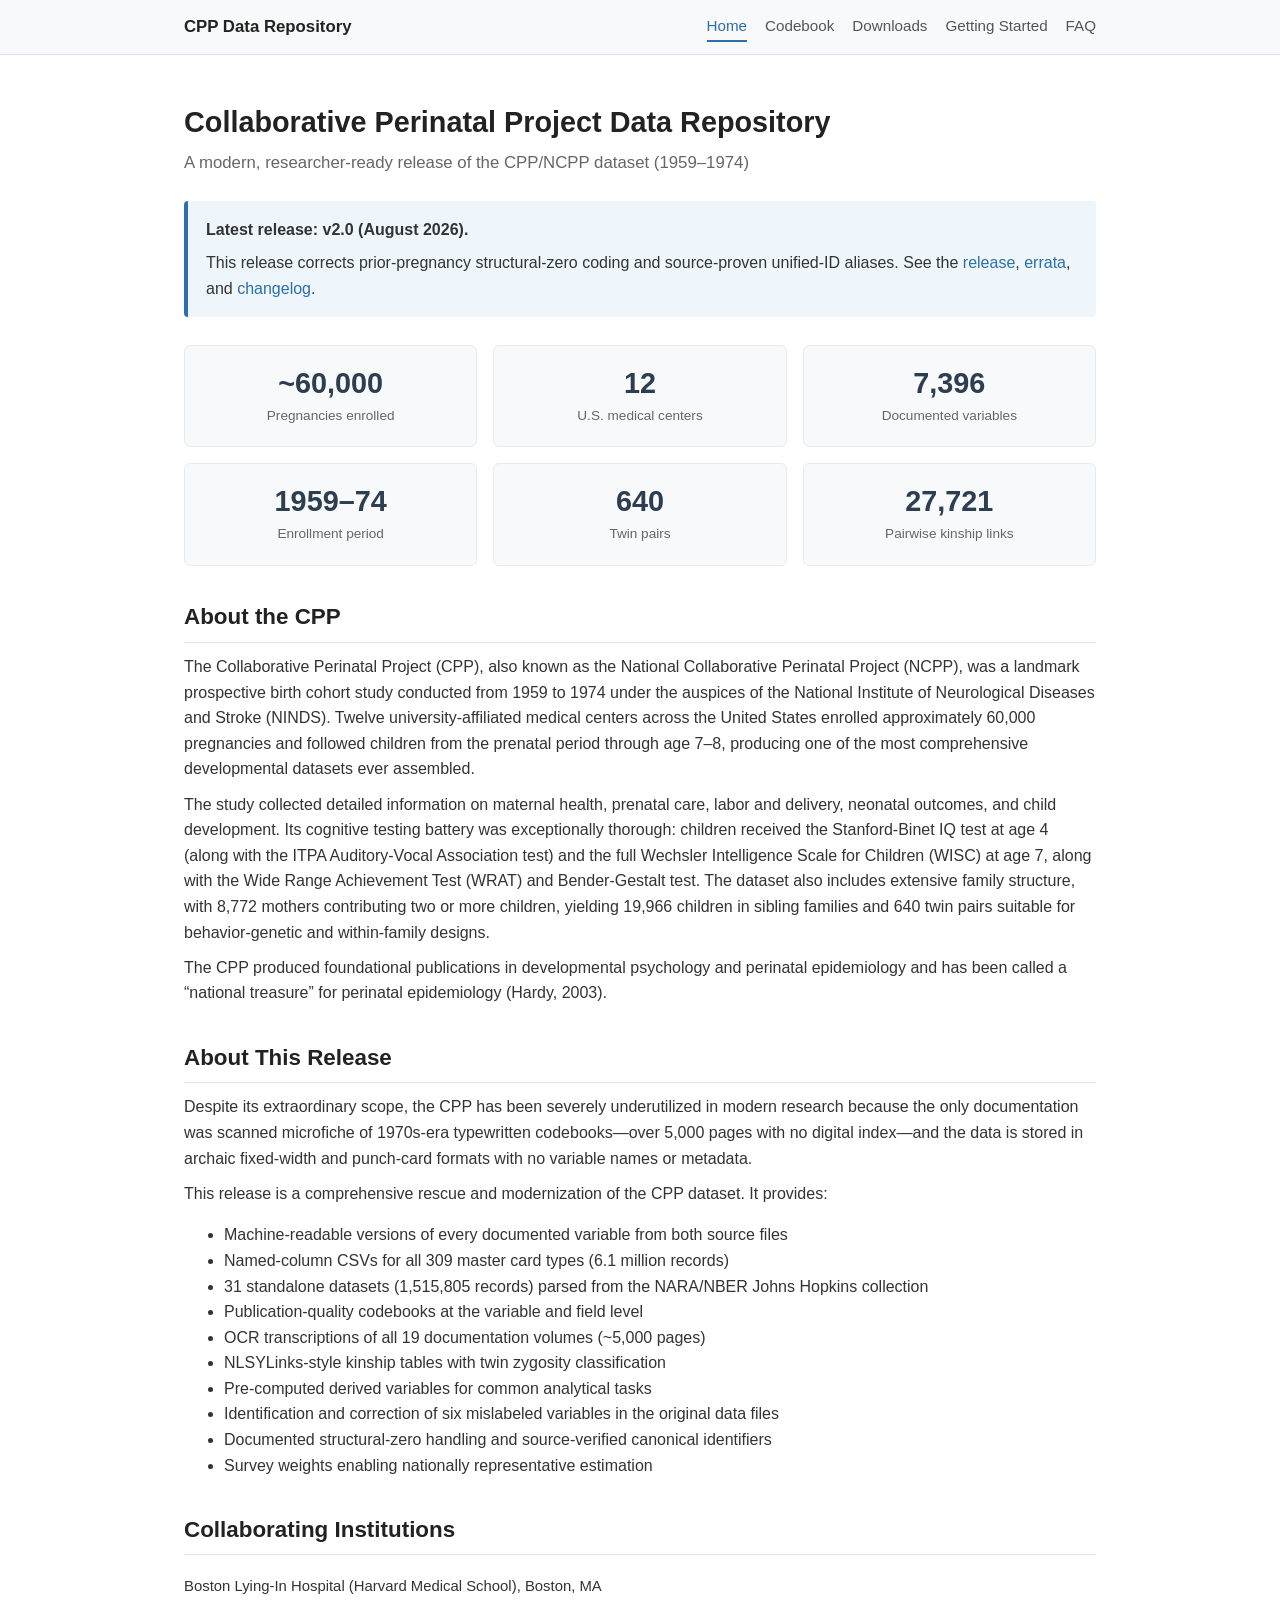
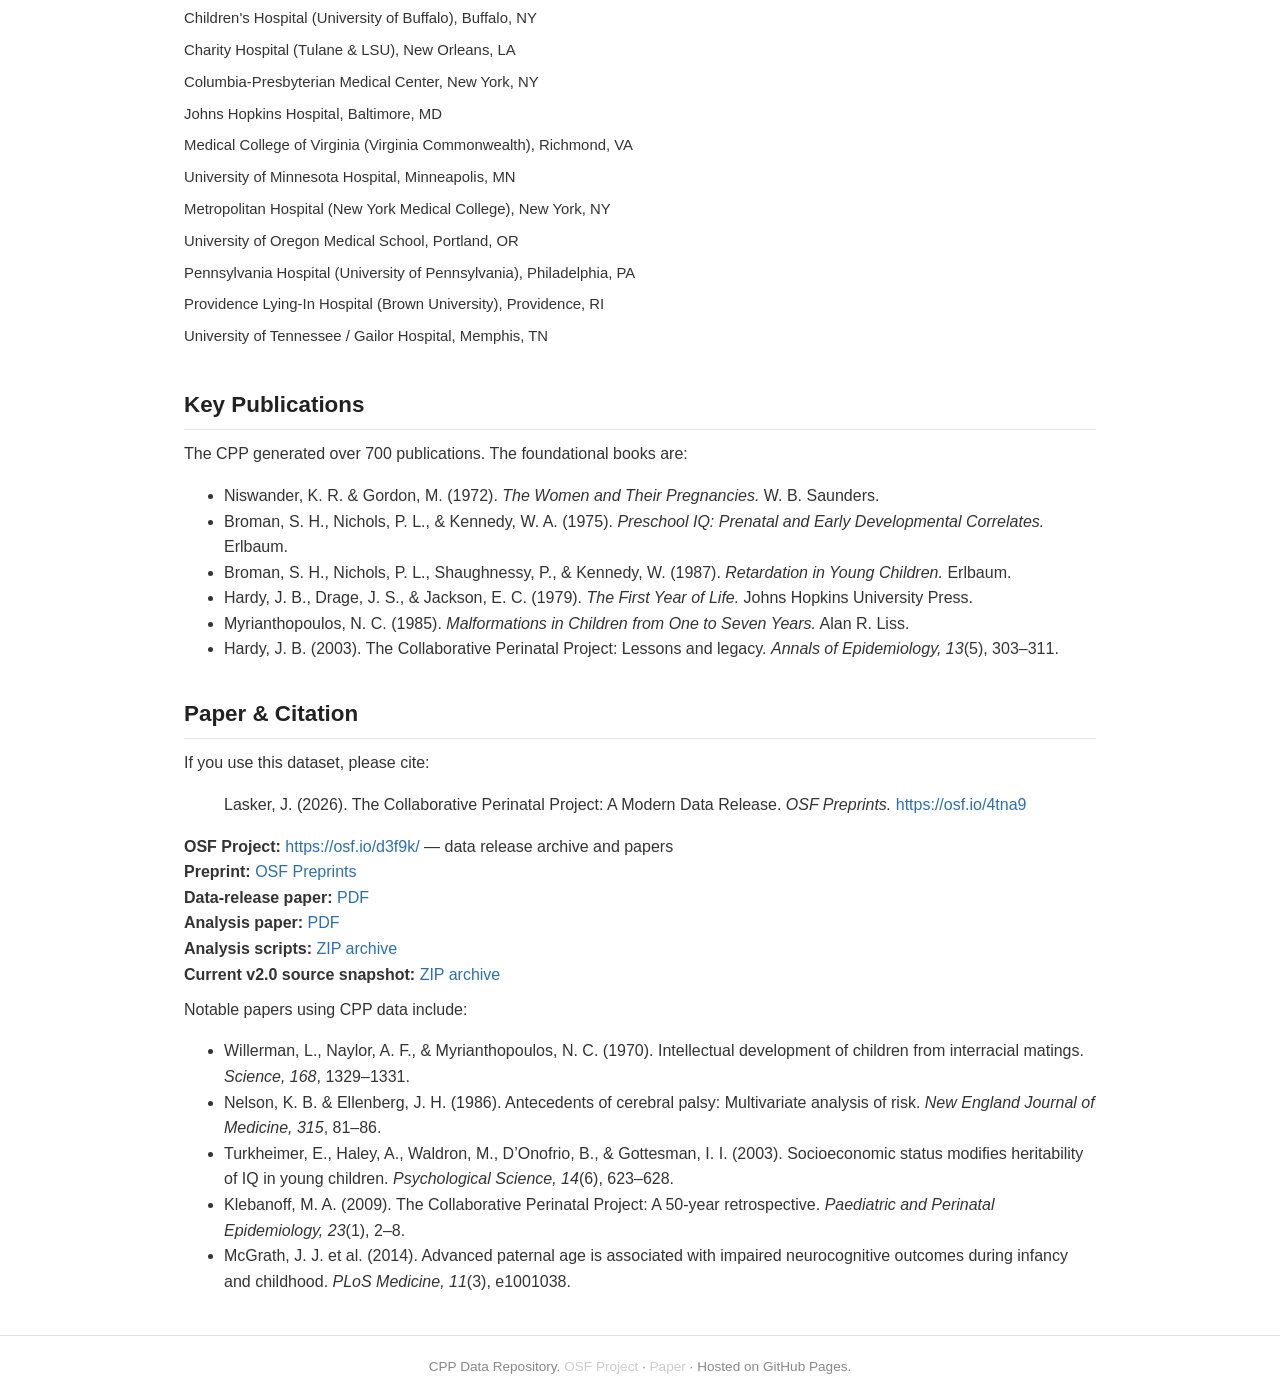
==== commit bab773e2: "Link canonical v2.0 source snapshot" ====
--- a/index.html
+++ b/index.html
@@ -132,7 +132,8 @@
     <strong>Preprint:</strong> <a href="https://osf.io/4tna9">OSF Preprints</a><br>
     <strong>Data-release paper:</strong> <a href="https://github.com/ljlasker/CollaborativePerinatalProject/releases/download/v2.0/cpp_data_paper.pdf">PDF</a><br>
     <strong>Analysis paper:</strong> <a href="https://github.com/ljlasker/CollaborativePerinatalProject/releases/download/v2.0/cpp_analysis_paper.pdf">PDF</a><br>
-    <strong>Analysis scripts:</strong> <a href="https://github.com/ljlasker/CollaborativePerinatalProject/releases/download/v2.0/cpp_analysis_scripts.zip">ZIP archive</a>
+    <strong>Analysis scripts:</strong> <a href="https://github.com/ljlasker/CollaborativePerinatalProject/releases/download/v2.0/cpp_analysis_scripts.zip">ZIP archive</a><br>
+    <strong>Current v2.0 source snapshot:</strong> <a href="https://github.com/ljlasker/CollaborativePerinatalProject/releases/download/v2.0/CollaborativePerinatalProject-v2.0-source.zip">ZIP archive</a>
   </p>
 
   <p>Notable papers using CPP data include:</p>
